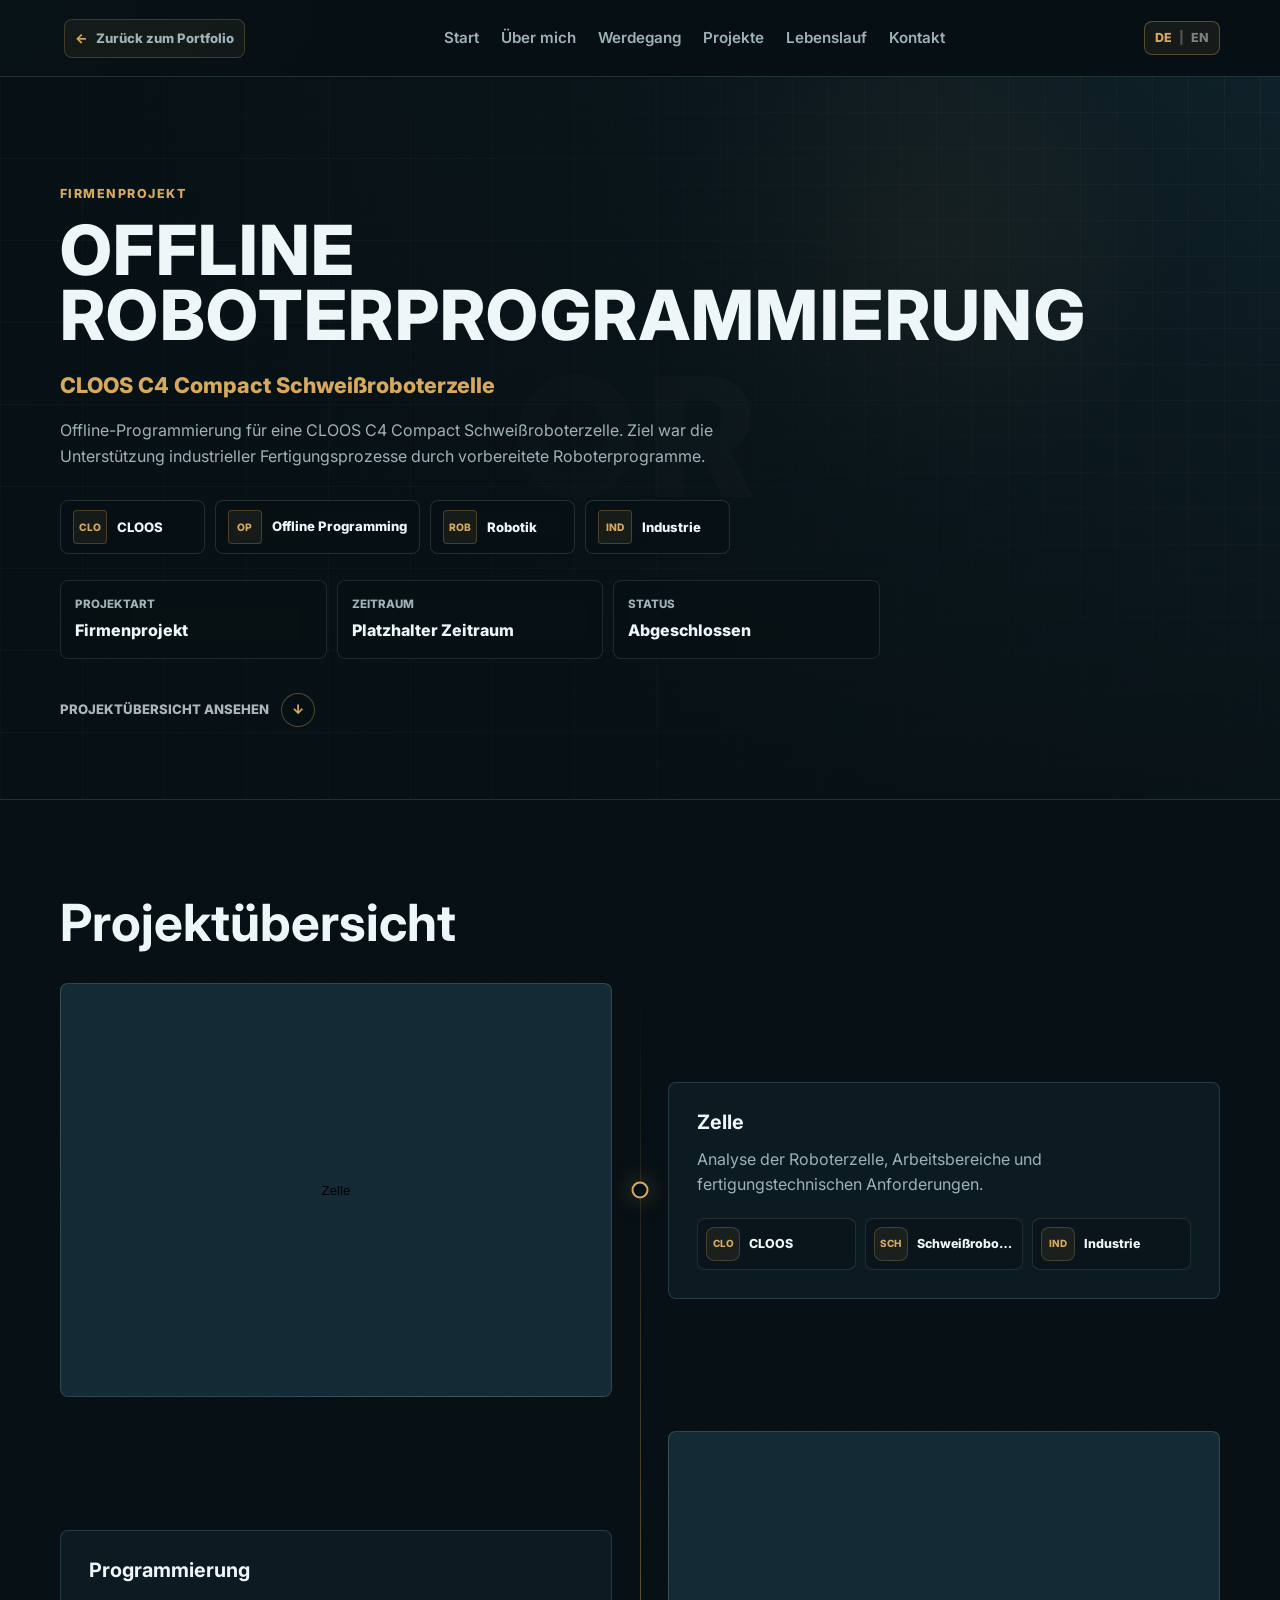
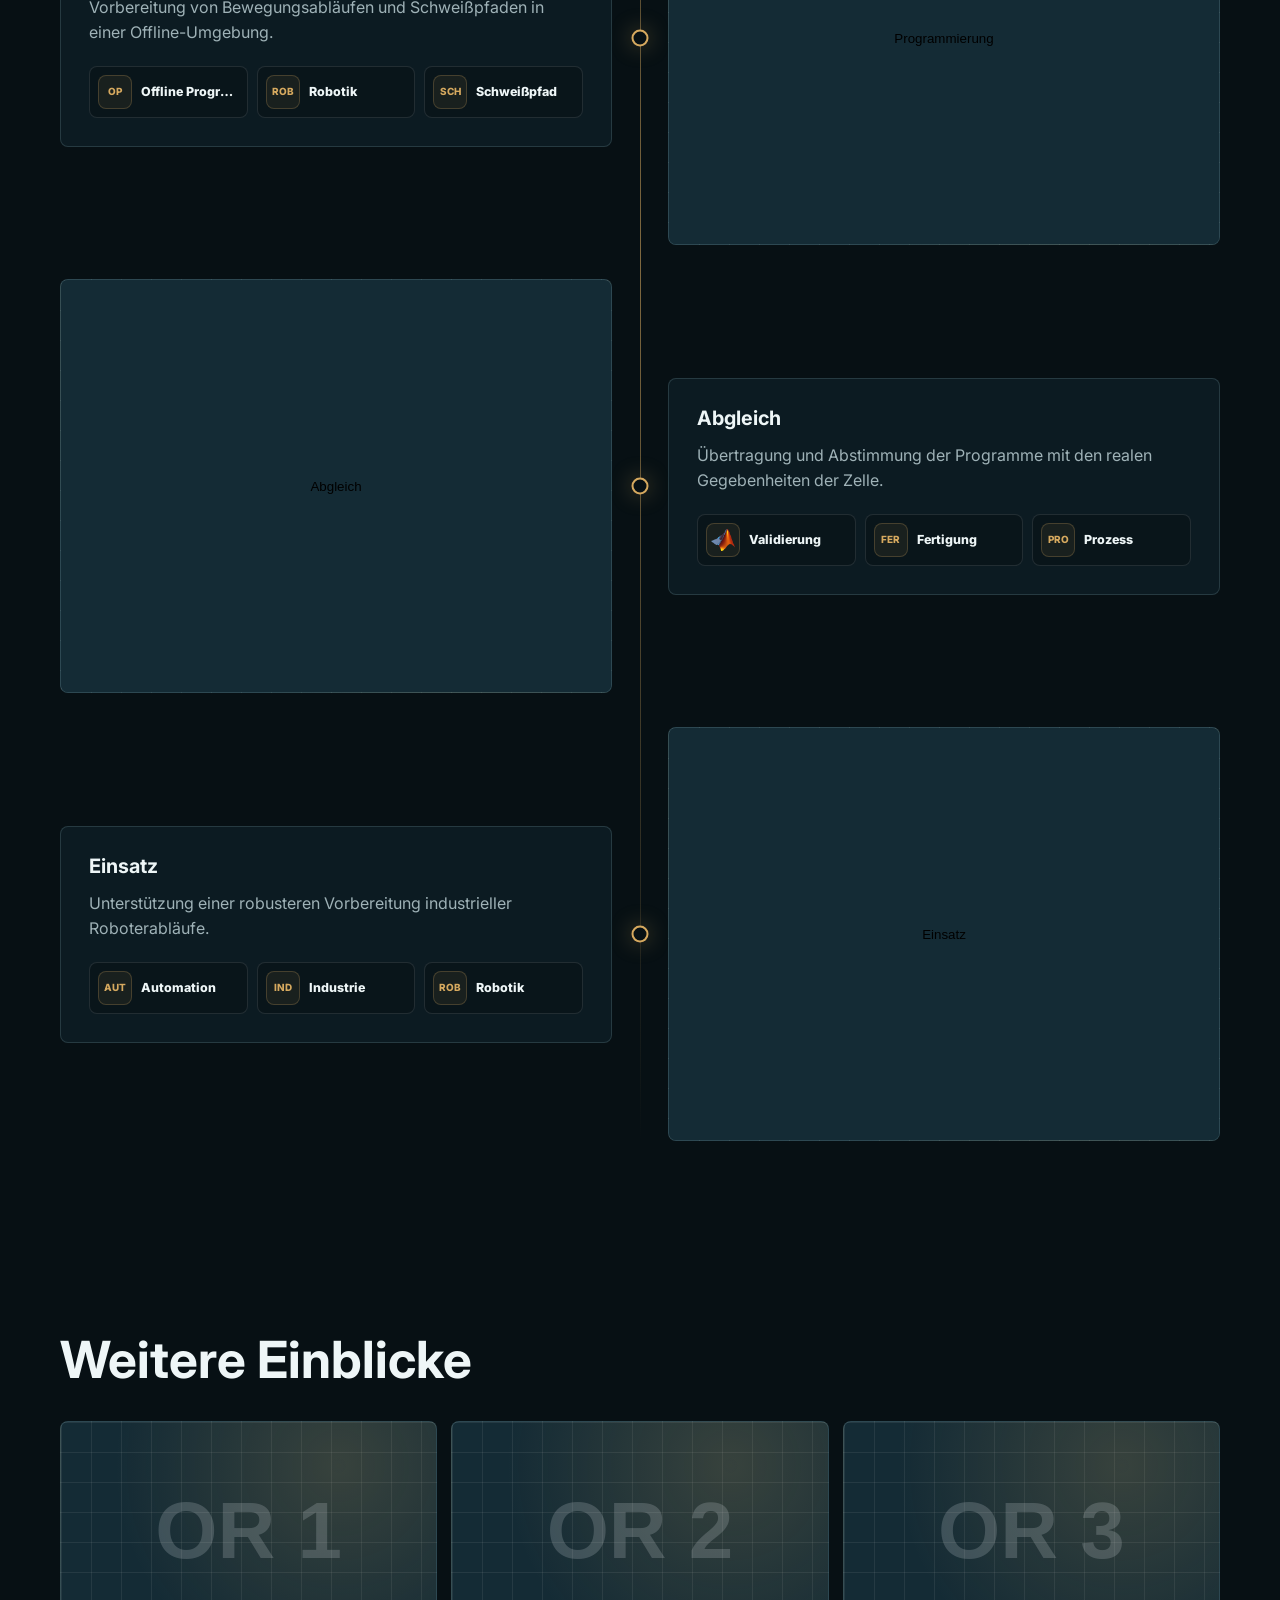
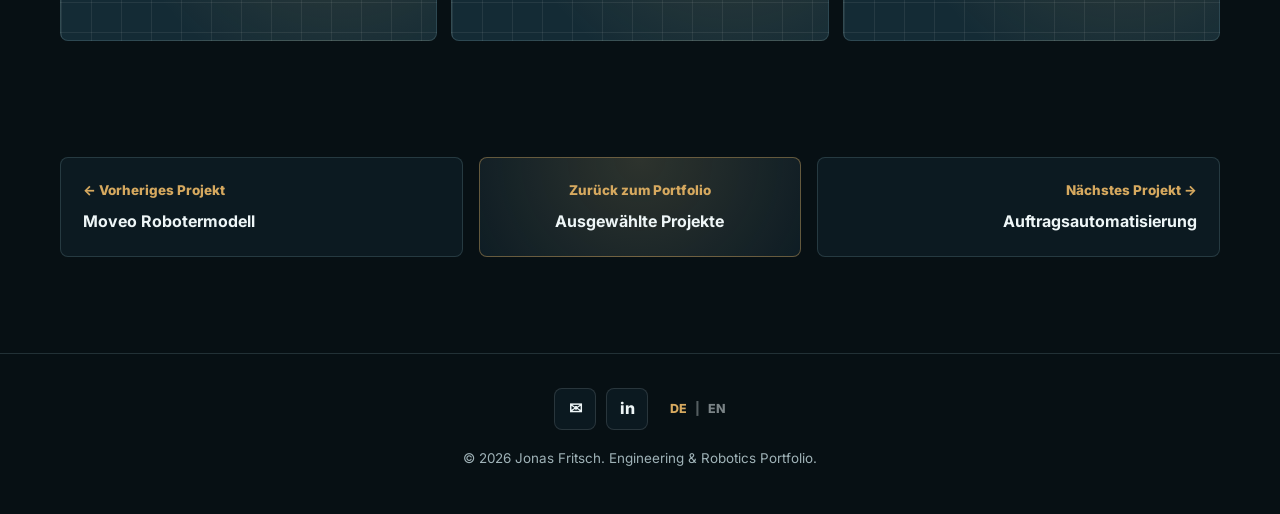
==== projects/ccloos-c4-compact.html @ c53df6cb "Kuka external Controll Finished" ====
<!DOCTYPE html>
<html lang="de">
<head><meta charset="UTF-8"><meta name="viewport" content="width=device-width, initial-scale=1.0"><meta name="description" content=""><title></title><link rel="preconnect" href="https://fonts.googleapis.com"><link rel="preconnect" href="https://fonts.gstatic.com" crossorigin><link href="https://fonts.googleapis.com/css2?family=Inter:wght@400;500;600;700;800&display=swap" rel="stylesheet"><link rel="stylesheet" href="../style.css?v=18"></head>
<body data-project-page data-project-slug="ccloos-c4-compact">
  <header class="site-header"><nav class="navbar" aria-label="" data-i18n-attr="aria-label:nav.label"><a class="header-back-link" href="../index.html#projects" data-back-to-portfolio></a><ul class="nav-links" data-nav-list></ul><div class="nav-controls"><button class="language-toggle" type="button" data-language-toggle aria-label="" data-i18n-attr="aria-label:language.label"><span class="language-option" data-lang-option="de">DE</span><span class="language-divider" aria-hidden="true">|</span><span class="language-option" data-lang-option="en">EN</span></button><button class="nav-toggle" type="button" aria-label="" aria-expanded="false" data-i18n-attr="aria-label:nav.menuLabel"><span></span><span></span><span></span></button></div></nav></header>
  <main class="project-page"><section class="project-case-hero"><div class="project-case-visual" data-project-hero-media></div><div class="project-case-overlay" aria-hidden="true"></div><div class="project-case-lines" aria-hidden="true"></div><div class="project-case-inner"><div class="project-case-copy reveal"><p class="eyebrow" data-project-kicker></p><h1 data-project-title></h1><p class="project-subtitle" data-project-subtitle></p><p class="project-summary" data-project-summary></p><div class="project-focus" data-project-focus></div><dl class="project-meta"><div><dt data-project-type-label></dt><dd data-project-type></dd></div><div><dt data-project-period-label></dt><dd data-project-period></dd></div><div><dt data-project-status-label></dt><dd data-project-status></dd></div></dl></div><a class="project-scroll-cue" href="#project-story"><span data-i18n="projectPage.scrollCue"></span><span aria-hidden="true"></span></a></div></section><section class="section project-story" id="project-story"><div class="section-heading reveal"><h2 data-timeline-heading></h2></div><div class="project-timeline" data-project-timeline></div></section><section class="section project-gallery-section"><div class="section-heading reveal"><h2 data-gallery-heading></h2></div><div class="project-gallery" data-project-gallery></div></section><section class="section project-end"><div class="project-navigation" data-project-navigation></div></section></main>
  <footer class="footer"><div class="footer-inner"><div class="footer-actions" data-footer-actions></div><p class="footer-copyright" data-footer-copyright></p></div></footer><script src="../content.js?v=6"></script><script src="content/ccloos-c4-compact.js?v=2"></script><script src="../script.js?v=19"></script>
</body>
</html>
---- style.css ----
:root {
  --bg: #071014;
  --bg-soft: #0d1a20;
  --panel: #102029;
  --panel-strong: #142b35;
  --text: #eef6f7;
  --muted: #9fb2b7;
  --line: rgba(174, 225, 231, 0.16);
  --accent: #d6a95f;
  --accent-2: #58a6ff;
  --warning: #39d5b6;
  --shadow: 0 24px 70px rgba(0, 0, 0, 0.36);
  --radius: 8px;
  --max-width: 1160px;
}

* {
  box-sizing: border-box;
}

html {
  scroll-behavior: smooth;
}

body {
  margin: 0;
  font-family: "Inter", Arial, sans-serif;
  color: var(--text);
  background:
    radial-gradient(circle at top left, rgba(57, 213, 182, 0.14), transparent 32rem),
    linear-gradient(135deg, rgba(88, 166, 255, 0.08), transparent 28rem),
    var(--bg);
  line-height: 1.6;
}

body.nav-open {
  overflow: hidden;
}

a {
  color: inherit;
  text-decoration: none;
}

.site-header {
  position: fixed;
  top: 0;
  left: 0;
  z-index: 100;
  width: 100%;
  border-bottom: 1px solid var(--line);
  background: rgba(7, 16, 20, 0.92);
  backdrop-filter: blur(14px);
  transition: background 0.2s ease, border-color 0.2s ease;
}

.site-header.scrolled {
  background: rgba(7, 16, 20, 0.96);
  border-color: var(--line);
}

.navbar {
  display: flex;
  align-items: center;
  justify-content: space-between;
  width: min(100% - 40px, var(--max-width));
  min-height: 76px;
  margin: 0 auto;
}

.brand {
  display: inline-flex;
  align-items: center;
  gap: 12px;
  font-weight: 700;
}

.brand-mark {
  display: grid;
  place-items: center;
  width: 42px;
  height: 42px;
  border: 1px solid rgba(57, 213, 182, 0.4);
  border-radius: var(--radius);
  color: var(--accent);
  background: rgba(57, 213, 182, 0.08);
}

.brand-text {
  letter-spacing: 0;
}

.header-back-link {
  display: inline-flex;
  align-items: center;
  gap: 8px;
  margin-left: 4px;
  padding: 8px 10px;
  border: 1px solid rgba(214, 169, 95, 0.24);
  border-radius: var(--radius);
  color: var(--muted);
  background: rgba(214, 169, 95, 0.06);
  font-size: 0.82rem;
  font-weight: 800;
  transition: color 0.2s ease, border-color 0.2s ease, background 0.2s ease;
}

.header-back-link::before {
  content: "←";
  color: var(--accent);
}

.header-back-link:hover {
  border-color: rgba(214, 169, 95, 0.46);
  color: var(--accent);
  background: rgba(214, 169, 95, 0.1);
}

.nav-controls {
  display: flex;
  align-items: center;
  gap: 10px;
}

.language-toggle {
  display: inline-flex;
  align-items: center;
  gap: 7px;
  min-width: 76px;
  height: 34px;
  padding: 0 10px;
  border: 1px solid rgba(214, 169, 95, 0.34);
  border-radius: var(--radius);
  color: rgba(238, 246, 247, 0.48);
  background: rgba(214, 169, 95, 0.08);
  font: inherit;
  font-size: 0.78rem;
  font-weight: 800;
  cursor: pointer;
}

.language-option {
  transition: color 0.2s ease, opacity 0.2s ease;
}

.language-option.is-active {
  color: var(--accent);
}

.language-divider {
  color: rgba(238, 246, 247, 0.28);
}

.nav-links {
  display: flex;
  align-items: center;
  gap: 22px;
  padding: 0;
  margin: 0;
  list-style: none;
  color: var(--muted);
  font-size: 0.95rem;
  font-weight: 600;
}

.nav-links a {
  transition: color 0.2s ease;
}

.nav-links a:hover,
.nav-links a.active {
  color: var(--accent);
}

.nav-toggle {
  display: none;
  width: 44px;
  height: 44px;
  border: 1px solid var(--line);
  border-radius: var(--radius);
  background: rgba(255, 255, 255, 0.04);
  cursor: pointer;
}

.nav-toggle span {
  display: block;
  width: 18px;
  height: 2px;
  margin: 4px auto;
  background: var(--text);
  transition: transform 0.2s ease, opacity 0.2s ease;
}

.nav-toggle.is-active span:nth-child(1) {
  transform: translateY(6px) rotate(45deg);
}

.nav-toggle.is-active span:nth-child(2) {
  opacity: 0;
}

.nav-toggle.is-active span:nth-child(3) {
  transform: translateY(-6px) rotate(-45deg);
}

.section {
  width: min(100% - 40px, var(--max-width));
  margin: 0 auto;
  padding: 96px 0;
}

.hero {
  position: relative;
  display: flex;
  align-items: center;
  width: 100%;
  min-height: 100vh;
  overflow: hidden;
  padding: 120px 0 72px;
  border-bottom: 1px solid var(--line);
}

.hero-bg,
.hero-overlay,
.hero-lines {
  position: absolute;
  inset: 0;
}

.hero-bg {
  background:
    linear-gradient(90deg, rgba(7, 16, 20, 0.9) 0%, rgba(7, 16, 20, 0.74) 38%, rgba(7, 16, 20, 0.16) 72%),
    url("assets/hero-robot.jpg");
  background-position: center right;
  background-size: cover;
  filter: saturate(0.92) contrast(1.04);
  transform: scale(1.02);
}

.hero-bg::after {
  position: absolute;
  inset: 0;
  content: "";
  background:
    radial-gradient(circle at 72% 34%, rgba(214, 169, 95, 0.16), transparent 22rem),
    radial-gradient(circle at 18% 84%, rgba(88, 166, 255, 0.1), transparent 24rem);
}

.hero-overlay {
  background:
    linear-gradient(180deg, rgba(7, 16, 20, 0.24), rgba(7, 16, 20, 0.84)),
    rgba(7, 16, 20, 0.16);
}

.hero-lines {
  opacity: 0.32;
  background:
    linear-gradient(rgba(238, 246, 247, 0.08) 1px, transparent 1px),
    linear-gradient(90deg, rgba(238, 246, 247, 0.06) 1px, transparent 1px);
  background-size: 80px 80px;
  mask-image: linear-gradient(90deg, #000 0%, rgba(0, 0, 0, 0.72) 42%, transparent 86%);
}

.hero-inner {
  position: relative;
  z-index: 1;
  width: min(100% - 40px, 1320px);
  margin: 0 auto;
}

.hero-content {
  max-width: 760px;
  padding: 72px 0;
}

.hero-kicker {
  margin-bottom: 10px;
  color: var(--accent);
  font-size: clamp(1.2rem, 2vw, 1.6rem);
  font-weight: 700;
}

.eyebrow {
  margin: 0 0 14px;
  color: var(--accent);
  font-size: 0.78rem;
  font-weight: 800;
  letter-spacing: 0.12em;
  text-transform: uppercase;
}

h1,
h2,
h3,
p {
  margin-top: 0;
}

h1 {
  max-width: 760px;
  margin-bottom: 24px;
  font-size: clamp(3.25rem, 7vw, 6.4rem);
  font-weight: 800;
  line-height: 0.88;
  letter-spacing: 0.02em;
  text-transform: uppercase;
}

h2 {
  max-width: 850px;
  margin-bottom: 18px;
  font-size: clamp(2rem, 4vw, 3.4rem);
  line-height: 1.05;
  letter-spacing: 0;
}

h3 {
  margin-bottom: 12px;
  font-size: 1.24rem;
  line-height: 1.2;
}

.hero-degree {
  max-width: 720px;
  margin-bottom: 18px;
  color: var(--text);
  font-size: clamp(1.15rem, 2vw, 1.55rem);
  font-weight: 600;
}

.hero-focus {
  color: var(--accent);
  font-size: clamp(0.95rem, 1.5vw, 1.1rem);
  font-weight: 800;
  letter-spacing: 0.06em;
  text-transform: uppercase;
}

.hero-actions {
  display: flex;
  flex-wrap: wrap;
  gap: 14px;
  margin-top: 42px;
}

.btn {
  display: inline-flex;
  align-items: center;
  justify-content: center;
  min-height: 48px;
  padding: 0 20px;
  border: 1px solid transparent;
  border-radius: var(--radius);
  font-weight: 800;
  transition: transform 0.2s ease, border-color 0.2s ease, background 0.2s ease;
}

.btn:hover {
  transform: translateY(-2px);
}

.btn-primary {
  color: #120d05;
  background: var(--accent);
  box-shadow: 0 14px 36px rgba(214, 169, 95, 0.24);
}

.btn-secondary {
  border-color: rgba(214, 169, 95, 0.45);
  color: var(--text);
  background: rgba(255, 255, 255, 0.06);
  backdrop-filter: blur(10px);
}

.btn-ghost {
  border-color: rgba(238, 246, 247, 0.22);
  color: var(--text);
  background: transparent;
}

.section-heading {
  margin-bottom: 34px;
}

.section-heading p:not(.eyebrow) {
  color: var(--muted);
}

.section-split {
  padding-top: 118px;
}

.about-grid {
  display: grid;
  grid-template-columns: minmax(0, 1.1fr) minmax(300px, 0.9fr);
  gap: 18px;
  align-items: stretch;
}

.about-card,
.toolbox-card,
.journey-card,
.contact-item {
  border: 1px solid var(--line);
  border-radius: var(--radius);
  background: rgba(16, 32, 41, 0.72);
}

.about-card {
  padding: 28px;
}

.about-card p {
  margin-bottom: 16px;
  color: var(--muted);
}

.about-card p:last-child {
  margin-bottom: 0;
}

.about-card-main {
  display: flex;
  flex-direction: column;
  justify-content: center;
  min-height: 320px;
  padding: 36px;
}

.toolbox-card {
  position: relative;
  overflow: hidden;
  min-height: 320px;
  padding: 26px;
  background:
    linear-gradient(rgba(214, 169, 95, 0.08) 1px, transparent 1px),
    linear-gradient(90deg, rgba(88, 166, 255, 0.06) 1px, transparent 1px),
    radial-gradient(circle at 80% 0%, rgba(214, 169, 95, 0.16), transparent 18rem),
    linear-gradient(145deg, rgba(16, 32, 41, 0.88), rgba(8, 17, 22, 0.92));
  background-size: 42px 42px, 42px 42px, auto, auto;
  box-shadow: 0 22px 70px rgba(0, 0, 0, 0.26);
}

.toolbox-header {
  margin-bottom: 18px;
}

.toolbox-header p {
  margin-bottom: 6px;
  color: var(--accent);
  font-size: 0.78rem;
  font-weight: 800;
  text-transform: uppercase;
}

.toolbox-header h3 {
  margin-bottom: 0;
}

.toolbox-grid {
  display: grid;
  grid-template-columns: repeat(2, minmax(0, 1fr));
  gap: 10px;
}

.tool-tile {
  display: grid;
  grid-template-columns: 42px minmax(0, 1fr);
  gap: 12px;
  align-items: center;
  min-height: 74px;
  padding: 12px;
  border: 1px solid rgba(238, 246, 247, 0.12);
  border-radius: var(--radius);
  background: rgba(7, 16, 20, 0.58);
  transition: transform 0.2s ease, border-color 0.2s ease, background 0.2s ease;
}

.tool-tile:hover {
  transform: translateY(-3px);
  border-color: rgba(214, 169, 95, 0.42);
  background: rgba(12, 25, 31, 0.78);
}

.tool-tile-secondary {
  opacity: 0.72;
}

.tool-logo-wrap {
  display: grid;
  place-items: center;
  width: 42px;
  height: 42px;
  border: 1px solid rgba(214, 169, 95, 0.25);
  border-radius: var(--radius);
  background: rgba(214, 169, 95, 0.08);
}

.tool-logo {
  max-width: 30px;
  max-height: 30px;
}

.tool-fallback {
  color: var(--accent);
  font-size: 0.72rem;
  font-weight: 800;
}

.tool-name {
  margin-bottom: 3px;
  overflow-wrap: anywhere;
  font-size: 0.92rem;
}

.tool-category {
  margin-bottom: 0;
  color: var(--muted);
  font-size: 0.76rem;
  font-weight: 700;
}

.skills-band {
  width: 100%;
  max-width: none;
  padding: 26px 0;
  border-top: 1px solid var(--line);
  border-bottom: 1px solid var(--line);
  background: rgba(16, 32, 41, 0.42);
}

.skills-band.is-hidden {
  display: none;
}

.skills-track {
  display: flex;
  flex-wrap: wrap;
  justify-content: center;
  gap: 12px;
  width: min(100% - 40px, var(--max-width));
  margin: 0 auto;
}

.skills-track span,
.tag-list span {
  border: 1px solid rgba(57, 213, 182, 0.24);
  border-radius: 999px;
  color: #c9ffef;
  background: rgba(57, 213, 182, 0.08);
  font-size: 0.86rem;
  font-weight: 700;
}

.skills-track span {
  padding: 9px 14px;
}

.journey {
  position: relative;
}

.journey-track {
  position: relative;
  display: grid;
  grid-template-columns: repeat(3, minmax(0, 1fr));
  gap: 18px;
}

.journey-track::before {
  position: absolute;
  top: 44px;
  right: 12%;
  left: 12%;
  height: 1px;
  content: "";
  background: linear-gradient(90deg, transparent, rgba(214, 169, 95, 0.6), transparent);
}

.journey-card {
  position: relative;
  display: grid;
  grid-template-columns: auto 1fr;
  gap: 18px;
  min-height: 250px;
  padding: 28px;
  background:
    linear-gradient(145deg, rgba(16, 32, 41, 0.86), rgba(10, 21, 27, 0.84));
}

.journey-logo {
  display: grid;
  place-items: center;
  width: 64px;
  height: 64px;
  border: 1px solid rgba(214, 169, 95, 0.44);
  border-radius: var(--radius);
  color: var(--accent);
  background: rgba(214, 169, 95, 0.08);
  font-weight: 800;
}

.journey-label {
  margin-bottom: 8px;
  color: var(--muted);
  font-size: 0.78rem;
  font-weight: 800;
  text-transform: uppercase;
}

.journey-card p:last-child {
  margin-bottom: 0;
  color: var(--muted);
}

.project-grid {
  display: grid;
  grid-template-columns: repeat(auto-fit, minmax(300px, 1fr));
  gap: 20px;
}

.project-card {
  overflow: hidden;
  border: 1px solid var(--line);
  border-radius: var(--radius);
  background: rgba(16, 32, 41, 0.78);
  transition: transform 0.24s ease, border-color 0.24s ease, box-shadow 0.24s ease;
}

.project-card:hover {
  transform: translateY(-5px);
  border-color: rgba(214, 169, 95, 0.48);
  box-shadow: 0 20px 58px rgba(0, 0, 0, 0.24);
}

.project-cover-link {
  display: block;
}

.project-media {
  position: relative;
  min-height: 235px;
  overflow: hidden;
  border-bottom: 1px solid var(--line);
  background-color: var(--panel-strong);
  background-image:
    radial-gradient(circle at 76% 22%, rgba(214, 169, 95, 0.18), transparent 14rem),
    linear-gradient(rgba(255, 255, 255, 0.07) 1px, transparent 1px),
    linear-gradient(90deg, rgba(255, 255, 255, 0.07) 1px, transparent 1px);
  background-size: auto, 28px 28px, 28px 28px;
}

.project-media img {
  width: 100%;
  height: 100%;
  min-height: 235px;
  object-fit: cover;
  filter: saturate(0.9) contrast(1.03);
  transition: transform 0.35s ease, opacity 0.25s ease;
}

.project-card:hover .project-media img {
  transform: scale(1.045);
}

.project-media::before {
  position: absolute;
  inset: 0;
  z-index: 1;
  content: "";
  background: linear-gradient(180deg, rgba(7, 16, 20, 0.08), rgba(7, 16, 20, 0.62));
  pointer-events: none;
}

.project-media::after {
  position: absolute;
  inset: 0;
  z-index: 0;
  display: grid;
  place-items: center;
  color: rgba(238, 246, 247, 0.18);
  content: attr(data-media-label);
  font-size: clamp(3rem, 8vw, 5rem);
  font-weight: 800;
}

.project-cover-cta {
  position: absolute;
  right: 18px;
  bottom: 18px;
  z-index: 2;
  padding: 8px 10px;
  border: 1px solid rgba(214, 169, 95, 0.34);
  border-radius: var(--radius);
  color: var(--text);
  background: rgba(7, 16, 20, 0.62);
  font-size: 0.78rem;
  font-weight: 800;
  opacity: 0;
  transform: translateY(6px);
  transition: opacity 0.2s ease, transform 0.2s ease;
}

.project-card:hover .project-cover-cta {
  opacity: 1;
  transform: translateY(0);
}

.project-page {
  padding-top: 76px;
}

.project-case-hero {
  position: relative;
  display: flex;
  align-items: end;
  min-height: 720px;
  overflow: hidden;
  padding: 108px 0 72px;
  border-bottom: 1px solid var(--line);
  background: var(--bg);
}

.project-case-visual,
.project-case-overlay,
.project-case-lines {
  position: absolute;
  inset: 0;
}

.project-case-visual {
  background-color: var(--panel-strong);
  background-image:
    radial-gradient(circle at 72% 24%, rgba(214, 169, 95, 0.18), transparent 16rem),
    linear-gradient(rgba(255, 255, 255, 0.06) 1px, transparent 1px),
    linear-gradient(90deg, rgba(255, 255, 255, 0.06) 1px, transparent 1px);
  background-size: auto, 36px 36px, 36px 36px;
}

.project-case-visual img {
  position: absolute;
  inset: 0;
  width: 100%;
  height: 100%;
  object-fit: cover;
  filter: saturate(0.82) contrast(1.04);
  transform: scale(1.02);
}

.project-case-visual::after {
  position: absolute;
  inset: 0;
  display: grid;
  place-items: center;
  color: rgba(238, 246, 247, 0.12);
  content: attr(data-media-label);
  font-size: clamp(4rem, 13vw, 11rem);
  font-weight: 800;
  letter-spacing: 0.06em;
}

.project-case-overlay {
  background:
    linear-gradient(90deg, rgba(7, 16, 20, 0.97) 0%, rgba(7, 16, 20, 0.82) 45%, rgba(7, 16, 20, 0.26) 100%),
    linear-gradient(180deg, rgba(7, 16, 20, 0.16) 0%, rgba(7, 16, 20, 0.88) 100%);
}

.project-case-lines {
  opacity: 0.34;
  background:
    linear-gradient(rgba(238, 246, 247, 0.08) 1px, transparent 1px),
    linear-gradient(90deg, rgba(238, 246, 247, 0.06) 1px, transparent 1px);
  background-size: 82px 82px;
  mask-image: linear-gradient(90deg, #000 0%, rgba(0, 0, 0, 0.76) 48%, transparent 92%);
}

.project-case-inner {
  position: relative;
  z-index: 1;
  width: min(100% - 40px, var(--max-width));
  margin: 0 auto;
}

.project-case-copy {
  max-width: 860px;
}

.project-case-copy h1 {
  max-width: 900px;
  margin-bottom: 20px;
  font-size: clamp(2.6rem, 5.4vw, 5.15rem);
  line-height: 0.94;
}

.project-focus {
  display: grid;
  grid-template-columns: repeat(auto-fit, minmax(145px, max-content));
  gap: 10px;
  margin: 30px 0 26px;
}

.project-focus-tool {
  display: grid;
  grid-template-columns: 34px minmax(0, 1fr);
  gap: 10px;
  align-items: center;
  min-height: 54px;
  padding: 9px 12px;
  border: 1px solid rgba(238, 246, 247, 0.13);
  border-radius: var(--radius);
  color: var(--text);
  background: rgba(7, 16, 20, 0.58);
  backdrop-filter: blur(10px);
  transition: transform 0.2s ease, border-color 0.2s ease, background 0.2s ease;
}

.project-focus-tool:hover {
  transform: translateY(-2px);
  border-color: rgba(214, 169, 95, 0.42);
  background: rgba(16, 32, 41, 0.72);
}

.project-focus-tool-logo {
  display: grid;
  place-items: center;
  width: 34px;
  height: 34px;
  border: 1px solid rgba(214, 169, 95, 0.26);
  border-radius: calc(var(--radius) - 4px);
  color: var(--accent);
  background: rgba(214, 169, 95, 0.08);
  font-size: 0.64rem;
  font-weight: 800;
}

.project-focus-tool-logo img {
  max-width: 24px;
  max-height: 24px;
}

.project-focus-tool-name {
  overflow: hidden;
  font-size: 0.82rem;
  font-weight: 800;
  text-overflow: ellipsis;
  white-space: nowrap;
}

.project-scroll-cue {
  display: inline-flex;
  align-items: center;
  gap: 12px;
  margin-top: 34px;
  color: rgba(238, 246, 247, 0.72);
  font-size: 0.82rem;
  font-weight: 800;
  text-transform: uppercase;
  transition: color 0.2s ease, transform 0.2s ease;
}

.project-scroll-cue:hover {
  color: var(--accent);
  transform: translateY(2px);
}

.project-scroll-cue span:last-child {
  position: relative;
  display: grid;
  place-items: center;
  width: 34px;
  height: 34px;
  border: 1px solid rgba(214, 169, 95, 0.36);
  border-radius: 999px;
  background: rgba(7, 16, 20, 0.46);
}

.project-scroll-cue span:last-child::before {
  content: "↓";
  color: var(--accent);
}

.project-hero {
  padding-top: 64px;
}

.back-link {
  display: inline-flex;
  align-items: center;
  gap: 8px;
  margin-bottom: 28px;
  color: var(--accent);
  font-weight: 800;
}

.back-link::before {
  content: "←";
}

.project-hero-grid {
  display: grid;
  grid-template-columns: minmax(0, 0.95fr) minmax(360px, 1.05fr);
  gap: 34px;
  align-items: stretch;
}

.project-hero-copy {
  display: flex;
  flex-direction: column;
  justify-content: center;
  padding: 34px;
  border: 1px solid var(--line);
  border-radius: var(--radius);
  background:
    radial-gradient(circle at 12% 12%, rgba(214, 169, 95, 0.11), transparent 16rem),
    linear-gradient(145deg, rgba(16, 32, 41, 0.82), rgba(8, 17, 22, 0.9));
}

.project-hero-copy h1 {
  max-width: 820px;
  margin-bottom: 18px;
  font-size: clamp(2.6rem, 5vw, 5rem);
  line-height: 0.94;
}

.project-subtitle {
  margin-bottom: 16px;
  color: var(--accent);
  font-size: clamp(1.05rem, 2vw, 1.35rem);
  font-weight: 800;
}

.project-summary {
  max-width: 720px;
  color: var(--muted);
}

.project-meta {
  display: grid;
  grid-template-columns: repeat(3, minmax(0, 1fr));
  gap: 10px;
  margin: 26px 0 0;
  max-width: 820px;
}

.project-meta div {
  padding: 14px;
  border: 1px solid rgba(238, 246, 247, 0.11);
  border-radius: var(--radius);
  background: rgba(7, 16, 20, 0.58);
  backdrop-filter: blur(10px);
}

.project-meta dt {
  margin-bottom: 5px;
  color: var(--muted);
  font-size: 0.72rem;
  font-weight: 800;
  text-transform: uppercase;
}

.project-meta dd {
  margin: 0;
  color: var(--text);
  font-weight: 800;
}

.project-hero-media,
.project-timeline-media,
.gallery-item {
  position: relative;
  overflow: hidden;
  border: 1px solid var(--line);
  border-radius: var(--radius);
  background-color: var(--panel-strong);
  background-image:
    radial-gradient(circle at 74% 20%, rgba(214, 169, 95, 0.18), transparent 14rem),
    linear-gradient(rgba(255, 255, 255, 0.07) 1px, transparent 1px),
    linear-gradient(90deg, rgba(255, 255, 255, 0.07) 1px, transparent 1px);
  background-size: auto, 30px 30px, 30px 30px;
}

.project-hero-media {
  min-height: 520px;
}

.project-hero-media img,
.project-timeline-media img,
.gallery-item img {
  position: relative;
  z-index: 1;
  width: 100%;
  height: 100%;
  object-fit: cover;
}

.project-hero-media::after,
.project-timeline-media::after,
.gallery-item::after {
  position: absolute;
  inset: 0;
  display: grid;
  place-items: center;
  color: rgba(238, 246, 247, 0.18);
  content: attr(data-media-label);
  font-size: clamp(2.6rem, 7vw, 5rem);
  font-weight: 800;
}

.project-tools {
  display: grid;
  grid-template-columns: repeat(auto-fit, minmax(160px, 1fr));
  gap: 12px;
}

.project-tool {
  display: grid;
  grid-template-columns: 42px minmax(0, 1fr);
  gap: 12px;
  align-items: center;
  min-height: 72px;
  padding: 12px;
  border: 1px solid rgba(238, 246, 247, 0.12);
  border-radius: var(--radius);
  background: rgba(16, 32, 41, 0.62);
  transition: transform 0.2s ease, border-color 0.2s ease;
}

.project-tool:hover {
  transform: translateY(-3px);
  border-color: rgba(214, 169, 95, 0.42);
}

.project-tool-logo {
  display: grid;
  place-items: center;
  width: 42px;
  height: 42px;
  border: 1px solid rgba(214, 169, 95, 0.25);
  border-radius: var(--radius);
  color: var(--accent);
  background: rgba(214, 169, 95, 0.08);
  font-size: 0.72rem;
  font-weight: 800;
}

.project-tool-logo img {
  max-width: 30px;
  max-height: 30px;
}

.project-story {
  position: relative;
}

.project-timeline {
  position: relative;
  display: grid;
  gap: 34px;
}

.project-timeline::before {
  position: absolute;
  top: 0;
  bottom: 0;
  left: 50%;
  width: 1px;
  content: "";
  background: linear-gradient(180deg, transparent, rgba(214, 169, 95, 0.58), transparent);
}

.project-timeline-item {
  position: relative;
  display: grid;
  grid-template-columns: minmax(0, 1fr) minmax(0, 1fr);
  gap: 56px;
  align-items: center;
}

.project-timeline-item::before {
  position: absolute;
  top: 50%;
  left: 50%;
  z-index: 2;
  width: 13px;
  height: 13px;
  border: 2px solid var(--accent);
  border-radius: 50%;
  content: "";
  background: var(--bg);
  box-shadow: 0 0 22px rgba(214, 169, 95, 0.38);
  transform: translate(-50%, -50%);
}

.project-timeline-item.is-reversed .project-timeline-media {
  order: 2;
}

.project-timeline-media {
  min-height: 300px;
  aspect-ratio: 4 / 3;
}

.timeline-image-grid {
  position: absolute;
  inset: 0;
  z-index: 1;
  display: grid;
  gap: 8px;
  padding: 8px;
}

.timeline-image-grid.is-count-1 {
  gap: 0;
  padding: 0;
}

.timeline-image-grid.is-count-2,
.timeline-image-grid.is-count-4 {
  grid-template-columns: repeat(2, minmax(0, 1fr));
}

.timeline-image-grid.is-count-3 {
  grid-template-columns: 1.2fr 0.8fr;
  grid-template-rows: repeat(2, minmax(0, 1fr));
}

.timeline-image-grid.is-count-3 .timeline-image-cell:first-child {
  grid-row: 1 / -1;
}

.timeline-image-cell {
  position: relative;
  display: block;
  min-width: 0;
  min-height: 0;
  overflow: hidden;
  padding: 0;
  border: 1px solid var(--line);
  border-radius: calc(var(--radius) - 6px);
  background: var(--panel-strong);
  cursor: zoom-in;
}

.timeline-image-grid.is-count-1 .timeline-image-cell {
  border: 0;
  border-radius: 0;
}

.timeline-image-cell img {
  transition: filter 0.22s ease, transform 0.28s ease;
}

.timeline-image-cell:hover img {
  filter: brightness(1.1) contrast(1.06);
  transform: scale(1.03);
}

.project-lightbox {
  position: fixed;
  inset: 0;
  z-index: 200;
  display: none;
  place-items: center;
  padding: 28px;
}

.project-lightbox.is-open {
  display: grid;
}

body.lightbox-open {
  overflow: hidden;
}

.project-lightbox-backdrop {
  position: absolute;
  inset: 0;
  border: 0;
  background: rgba(2, 7, 10, 0.88);
  backdrop-filter: blur(12px);
  cursor: zoom-out;
}

.project-lightbox-dialog {
  position: relative;
  z-index: 1;
  display: grid;
  place-items: center;
  width: min(92vw, 1180px);
  height: min(84vh, 820px);
}

.project-lightbox-dialog img {
  max-width: 100%;
  max-height: 100%;
  border: 1px solid rgba(238, 246, 247, 0.14);
  border-radius: var(--radius);
  object-fit: contain;
  box-shadow: 0 28px 90px rgba(0, 0, 0, 0.54);
}

.project-lightbox-close,
.project-lightbox-nav {
  position: absolute;
  z-index: 2;
  display: grid;
  place-items: center;
  border: 1px solid rgba(238, 246, 247, 0.2);
  border-radius: 999px;
  color: var(--text);
  background: rgba(7, 16, 20, 0.66);
  backdrop-filter: blur(10px);
  cursor: pointer;
  transition: border-color 0.2s ease, background 0.2s ease;
}

.project-lightbox-close {
  top: 0;
  right: 0;
  width: 42px;
  height: 42px;
  font-size: 1.35rem;
}

.project-lightbox-nav {
  top: 50%;
  width: 46px;
  height: 46px;
  font-size: 1.5rem;
  font-weight: 800;
  transform: translateY(-50%);
}

.project-lightbox-close:hover,
.project-lightbox-nav:hover {
  border-color: rgba(214, 169, 95, 0.48);
  background: rgba(7, 16, 20, 0.84);
}

.project-lightbox-nav.is-prev {
  left: -62px;
}

.project-lightbox-nav.is-next {
  right: -62px;
}

.project-lightbox-caption {
  position: absolute;
  bottom: -34px;
  left: 50%;
  display: flex;
  align-items: center;
  justify-content: center;
  gap: 14px;
  width: min(100%, 820px);
  color: rgba(238, 246, 247, 0.68);
  transform: translateX(-50%);
}

.project-lightbox-description {
  min-width: 0;
  overflow: hidden;
  font-size: 0.86rem;
  font-weight: 700;
  text-align: center;
  text-overflow: ellipsis;
  white-space: nowrap;
}

.project-lightbox-count {
  flex: 0 0 auto;
  color: var(--accent);
  font-size: 0.82rem;
  font-weight: 800;
}

.project-timeline-content {
  padding: 28px;
  border: 1px solid var(--line);
  border-radius: var(--radius);
  background: rgba(16, 32, 41, 0.72);
}

.project-timeline-icon {
  display: inline-grid;
  place-items: center;
  min-width: 42px;
  height: 34px;
  margin-bottom: 16px;
  border: 1px solid rgba(214, 169, 95, 0.35);
  border-radius: var(--radius);
  color: var(--accent);
  background: rgba(214, 169, 95, 0.08);
  font-size: 0.78rem;
  font-weight: 800;
}

.project-timeline-content p {
  color: var(--muted);
}

.timeline-tool-grid {
  display: grid;
  grid-template-columns: repeat(auto-fit, minmax(140px, 1fr));
  gap: 9px;
  margin-top: 20px;
}

.timeline-tool-tile {
  display: grid;
  grid-template-columns: 34px minmax(0, 1fr);
  gap: 9px;
  align-items: center;
  min-height: 50px;
  padding: 8px;
  border: 1px solid rgba(238, 246, 247, 0.11);
  border-radius: var(--radius);
  color: var(--text);
  background: rgba(7, 16, 20, 0.48);
  transition: transform 0.2s ease, border-color 0.2s ease, background 0.2s ease;
}

.timeline-tool-tile:hover {
  transform: translateY(-2px);
  border-color: rgba(214, 169, 95, 0.36);
  background: rgba(12, 25, 31, 0.72);
}

.timeline-tool-logo {
  display: grid;
  place-items: center;
  width: 34px;
  height: 34px;
  border: 1px solid rgba(214, 169, 95, 0.24);
  border-radius: var(--radius);
  color: var(--accent);
  background: rgba(214, 169, 95, 0.08);
  font-size: 0.62rem;
  font-weight: 800;
}

.timeline-tool-logo img {
  max-width: 24px;
  max-height: 24px;
}

.timeline-tool-name {
  overflow: hidden;
  color: var(--text);
  font-size: 0.78rem;
  font-weight: 800;
  line-height: 1.15;
  text-overflow: ellipsis;
  white-space: nowrap;
}

.project-navigation {
  display: grid;
  grid-template-columns: minmax(0, 1fr) minmax(190px, 0.8fr) minmax(0, 1fr);
  gap: 16px;
  width: 100%;
}

.project-nav-link {
  display: grid;
  gap: 7px;
  padding: 22px;
  border: 1px solid var(--line);
  border-radius: var(--radius);
  background: rgba(16, 32, 41, 0.66);
  transition: transform 0.2s ease, border-color 0.2s ease;
}

.project-nav-link:hover {
  transform: translateY(-3px);
  border-color: rgba(214, 169, 95, 0.42);
}

.project-nav-link span {
  color: var(--accent);
  font-size: 0.84rem;
  font-weight: 800;
}

.project-nav-link.is-next {
  text-align: right;
}

.project-nav-home {
  border-color: rgba(214, 169, 95, 0.42);
  text-align: center;
  background:
    radial-gradient(circle at 50% 0%, rgba(214, 169, 95, 0.16), transparent 12rem),
    rgba(16, 32, 41, 0.78);
}

.project-nav-home strong {
  color: var(--text);
}

.project-gallery {
  display: grid;
  grid-template-columns: repeat(3, minmax(0, 1fr));
  gap: 14px;
}

.gallery-item {
  min-height: 220px;
  padding: 0;
  cursor: pointer;
}

.gallery-item.is-expanded {
  grid-column: 1 / -1;
  min-height: 420px;
}

.project-end {
  display: block;
  padding-top: 20px;
}

.project-content {
  padding: 28px;
}

.project-topline {
  display: flex;
  justify-content: space-between;
  gap: 16px;
  margin-bottom: 14px;
  color: var(--muted);
  font-size: 0.78rem;
  font-weight: 800;
  text-transform: uppercase;
}

.project-content h3 {
  min-height: 2.4em;
}

.project-content p {
  color: var(--muted);
}

.category-tag {
  color: var(--accent);
}

.tag-list {
  display: flex;
  flex-wrap: wrap;
  gap: 8px;
  margin: 18px 0 22px;
}

.tag-list span {
  padding: 7px 10px;
}

.project-card-tool-grid {
  display: grid;
  grid-template-columns: repeat(2, minmax(0, 1fr));
  gap: 8px;
  margin: 18px 0 22px;
}

.project-card-tool-tile {
  display: grid;
  grid-template-columns: 30px minmax(0, 1fr);
  gap: 8px;
  align-items: center;
  min-height: 44px;
  padding: 7px;
  border: 1px solid rgba(238, 246, 247, 0.11);
  border-radius: var(--radius);
  color: var(--text);
  background: rgba(7, 16, 20, 0.42);
  transition: transform 0.2s ease, border-color 0.2s ease, background 0.2s ease;
}

.project-card-tool-tile:hover {
  transform: translateY(-2px);
  border-color: rgba(214, 169, 95, 0.34);
  background: rgba(12, 25, 31, 0.68);
}

.project-card-tool-logo {
  display: grid;
  place-items: center;
  width: 30px;
  height: 30px;
  border: 1px solid rgba(214, 169, 95, 0.22);
  border-radius: var(--radius);
  color: var(--accent);
  background: rgba(214, 169, 95, 0.08);
  font-size: 0.58rem;
  font-weight: 800;
}

.project-card-tool-logo img {
  max-width: 21px;
  max-height: 21px;
}

.project-card-tool-name {
  overflow: hidden;
  color: var(--text);
  font-size: 0.74rem;
  font-weight: 800;
  line-height: 1.15;
  text-overflow: ellipsis;
  white-space: nowrap;
}

.text-link {
  color: var(--accent);
  font-weight: 800;
}

.cv-section {
  padding-top: 118px;
  padding-bottom: 118px;
}

.cv-section .section-heading {
  max-width: 760px;
  margin-bottom: 34px;
  text-align: left;
}

.cv-section .section-heading h2 {
  margin-right: 0;
  margin-left: 0;
}

.cv-card {
  display: grid;
  grid-template-columns: minmax(0, 1fr) auto;
  gap: 34px;
  align-items: center;
  padding: 30px 34px;
  border: 1px solid var(--line);
  border-radius: var(--radius);
  background:
    radial-gradient(circle at 92% 8%, rgba(214, 169, 95, 0.1), transparent 16rem),
    linear-gradient(145deg, rgba(16, 32, 41, 0.72), rgba(9, 18, 23, 0.82));
  box-shadow: 0 18px 54px rgba(0, 0, 0, 0.18);
}

.cv-highlights {
  display: block;
  max-width: 680px;
}

.cv-highlights p {
  margin-bottom: 0;
  color: var(--muted);
  font-size: clamp(1rem, 1.4vw, 1.14rem);
}

.cv-actions {
  display: flex;
  flex-wrap: wrap;
  justify-content: flex-start;
  gap: 14px;
}

.cv-button {
  display: inline-flex;
  align-items: center;
  justify-content: center;
  min-width: 230px;
  min-height: 58px;
  padding: 0 28px;
  border: 1px solid transparent;
  border-radius: var(--radius);
  color: #120d05;
  background: var(--accent);
  font-size: 0.98rem;
  font-weight: 800;
  box-shadow: 0 14px 36px rgba(214, 169, 95, 0.22);
  transition: transform 0.2s ease, border-color 0.2s ease, background 0.2s ease;
}

.cv-button:hover {
  transform: translateY(-2px);
}

.cv-button-secondary {
  border-color: rgba(214, 169, 95, 0.42);
  color: var(--text);
  background: rgba(255, 255, 255, 0.06);
  box-shadow: none;
}

.contact-grid {
  display: grid;
  grid-template-columns: repeat(auto-fit, minmax(340px, 420px));
  justify-content: center;
  gap: 18px;
}

.contact .section-heading h2 {
  font-size: clamp(1.7rem, 3.4vw, 2.9rem);
}

.contact-item {
  display: grid;
  grid-template-columns: 42px minmax(0, 1fr);
  gap: 14px;
  align-items: center;
  min-height: 92px;
  padding: 20px;
  transition: transform 0.2s ease, border-color 0.2s ease;
}

.contact-item:hover {
  transform: translateY(-4px);
  border-color: rgba(57, 213, 182, 0.46);
}

.contact-icon {
  display: grid;
  place-items: center;
  width: 42px;
  height: 42px;
  border: 1px solid rgba(214, 169, 95, 0.28);
  border-radius: var(--radius);
  color: var(--accent);
  background: rgba(214, 169, 95, 0.08);
}

.contact-icon::before {
  font-size: 1.12rem;
  font-weight: 800;
}

.journey-logo img {
  max-width: 44px;
  max-height: 34px;
}

.contact-icon-email::before {
  content: "@";
}

.contact-icon-linkedin::before {
  content: "in";
  font-family: Arial, sans-serif;
}

.contact-icon-link::before {
  content: "↗";
}

.contact-meta span {
  display: block;
  margin-bottom: 4px;
  color: var(--muted);
  font-size: 0.84rem;
}

.contact-meta strong {
  display: block;
  overflow: hidden;
  max-width: 100%;
  line-height: 1.25;
  text-overflow: ellipsis;
  white-space: nowrap;
}

.footer {
  border-top: 1px solid var(--line);
  background: rgba(7, 16, 20, 0.46);
}

.footer-inner {
  display: grid;
  justify-items: center;
  gap: 18px;
  width: min(100% - 40px, var(--max-width));
  margin: 0 auto;
  padding: 34px 0 44px;
  color: var(--muted);
}

.footer-actions,
.footer-links,
.footer-language {
  display: flex;
  align-items: center;
}

.footer-actions {
  gap: 22px;
}

.footer-links {
  gap: 10px;
}

.footer-icon-link {
  display: grid;
  place-items: center;
  width: 42px;
  height: 42px;
  border: 1px solid rgba(238, 246, 247, 0.13);
  border-radius: var(--radius);
  color: var(--text);
  background: rgba(16, 32, 41, 0.62);
  transition: transform 0.2s ease, border-color 0.2s ease, color 0.2s ease;
}

.footer-icon-link:hover {
  transform: translateY(-2px);
  border-color: rgba(214, 169, 95, 0.46);
  color: var(--accent);
}

.footer-icon-link img {
  max-width: 21px;
  max-height: 21px;
  filter: brightness(0) invert(1);
  opacity: 0.86;
}

.footer-icon-fallback {
  color: currentColor;
  font-size: 1rem;
  font-weight: 800;
}

.footer-language {
  gap: 8px;
  color: rgba(238, 246, 247, 0.34);
  font-size: 0.78rem;
  font-weight: 800;
}

.footer-language-option {
  padding: 0;
  border: 0;
  color: rgba(238, 246, 247, 0.5);
  background: transparent;
  font: inherit;
  cursor: pointer;
  transition: color 0.2s ease;
}

.footer-language-option:hover,
.footer-language-option.language-active {
  color: var(--accent);
}

.footer-copyright {
  margin-bottom: 0;
  color: var(--muted);
  font-size: 0.84rem;
  text-align: center;
}

.reveal {
  opacity: 0;
  transform: translateY(18px);
  transition: opacity 0.6s ease, transform 0.6s ease;
}

.reveal.is-visible {
  opacity: 1;
  transform: translateY(0);
}

@media (max-width: 900px) {
  .nav-toggle {
    display: block;
  }

  .nav-links {
    position: fixed;
    top: 76px;
    right: 20px;
    left: 20px;
    display: grid;
    gap: 0;
    padding: 10px;
    border: 1px solid var(--line);
    border-radius: var(--radius);
    background: rgba(7, 16, 20, 0.97);
    box-shadow: var(--shadow);
    transform: translateY(-12px);
    opacity: 0;
    pointer-events: none;
    transition: opacity 0.2s ease, transform 0.2s ease;
  }

  .nav-links.is-open {
    transform: translateY(0);
    opacity: 1;
    pointer-events: auto;
  }

  .nav-links a {
    display: block;
    padding: 14px;
  }

  .header-back-link {
    margin-left: 0;
  }

  .about-grid,
  .journey-track,
  .project-grid,
  .contact-grid {
    grid-template-columns: minmax(0, 1fr);
  }

  .journey-track::before {
    top: 0;
    bottom: 0;
    left: 31px;
    width: 1px;
    height: auto;
    background: linear-gradient(180deg, transparent, rgba(214, 169, 95, 0.6), transparent);
  }

  .journey-card,
  .project-card {
    grid-column: auto;
  }

  .hero {
    min-height: 760px;
  }

  .hero-bg {
    background:
      linear-gradient(90deg, rgba(7, 16, 20, 0.94) 0%, rgba(7, 16, 20, 0.78) 54%, rgba(7, 16, 20, 0.38) 100%),
      url("assets/hero-robot.jpg");
    background-position: 62% center;
    background-size: cover;
  }

  .hero-content {
    max-width: 680px;
    padding: 84px 0 56px;
  }

  .cv-card {
    grid-template-columns: 1fr;
  }

  .cv-actions {
    width: 100%;
  }

  .cv-button {
    min-width: min(100%, 320px);
  }

  .project-hero-grid,
  .project-timeline-item,
  .project-navigation,
  .project-gallery {
    grid-template-columns: 1fr;
  }

  .project-case-hero {
    min-height: 680px;
  }

  .project-case-overlay {
    background:
      linear-gradient(90deg, rgba(7, 16, 20, 0.98) 0%, rgba(7, 16, 20, 0.88) 58%, rgba(7, 16, 20, 0.52) 100%),
      linear-gradient(180deg, rgba(7, 16, 20, 0.28) 0%, rgba(7, 16, 20, 0.94) 100%);
  }

  .project-hero-media {
    min-height: 360px;
  }

  .project-meta {
    grid-template-columns: 1fr;
  }

  .project-timeline {
    padding-left: 22px;
  }

  .project-timeline::before {
    left: 0;
  }

  .project-timeline-item {
    gap: 16px;
  }

  .project-timeline-item::before {
    left: 0;
  }

  .project-timeline-item.is-reversed .project-timeline-media {
    order: 0;
  }

  .project-lightbox-dialog {
    width: min(88vw, 760px);
    height: min(78vh, 680px);
  }

  .project-lightbox-nav.is-prev {
    left: 10px;
  }

  .project-lightbox-nav.is-next {
    right: 10px;
  }

  .project-nav-link.is-next {
    text-align: left;
  }

  .project-nav-home {
    text-align: left;
  }
}

@media (max-width: 560px) {
  .navbar,
  .section,
  .footer-inner {
    width: min(100% - 28px, var(--max-width));
  }

  .brand-text {
    display: none;
  }

  .header-back-link {
    max-width: 128px;
    overflow: hidden;
    font-size: 0.76rem;
    text-overflow: ellipsis;
    white-space: nowrap;
  }

  .section {
    padding: 72px 0;
  }

  .about-card-main,
  .about-card,
  .journey-card,
  .project-content,
  .cv-card,
  .contact-item {
    padding: 22px;
  }

  .toolbox-card {
    min-height: 260px;
  }

  .toolbox-grid {
    grid-template-columns: 1fr;
  }

  .hero {
    min-height: 720px;
    padding: 112px 0 54px;
  }

  .hero-inner {
    width: min(100% - 28px, var(--max-width));
  }

  .hero-bg {
    background:
      linear-gradient(180deg, rgba(7, 16, 20, 0.76) 0%, rgba(7, 16, 20, 0.88) 48%, rgba(7, 16, 20, 0.98) 100%),
      url("assets/hero-robot.jpg");
    background-position: 66% center;
    background-size: cover;
  }

  .hero-lines {
    background-size: 48px 48px;
    mask-image: linear-gradient(180deg, #000 0%, rgba(0, 0, 0, 0.76) 56%, transparent 100%);
  }

  .hero-content {
    padding: 72px 0 38px;
  }

  h1 {
    font-size: clamp(3rem, 15vw, 4.6rem);
  }

  .hero-actions,
  .btn {
    width: 100%;
  }

  .project-media {
    min-height: 180px;
  }

  .project-media img {
    min-height: 180px;
  }

  .project-topline {
    flex-direction: column;
    gap: 4px;
  }

  .project-card-tool-grid {
    grid-template-columns: 1fr;
  }

  .cv-actions {
    display: grid;
    grid-template-columns: 1fr;
  }

  .cv-button {
    width: 100%;
  }

  .project-page {
    padding-top: 70px;
  }

  .project-case-hero {
    align-items: end;
    min-height: 700px;
    padding: 92px 0 54px;
  }

  .project-case-inner {
    width: min(100% - 28px, var(--max-width));
  }

  .project-case-copy h1 {
    font-size: clamp(2.35rem, 12vw, 4rem);
  }

  .project-case-lines {
    background-size: 48px 48px;
    mask-image: linear-gradient(180deg, #000 0%, rgba(0, 0, 0, 0.78) 68%, transparent 100%);
  }

  .project-hero {
    padding-top: 38px;
  }

  .project-hero-copy,
  .project-timeline-content {
    padding: 22px;
  }

  .project-hero-copy h1 {
    font-size: clamp(2.35rem, 13vw, 4.1rem);
  }

  .project-hero-media,
  .project-timeline-media,
  .gallery-item {
    min-height: 240px;
  }

  .timeline-image-grid {
    gap: 6px;
    padding: 6px;
  }

  .timeline-image-grid.is-count-3 {
    grid-template-columns: repeat(2, minmax(0, 1fr));
  }

  .timeline-image-grid.is-count-3 .timeline-image-cell:first-child {
    grid-row: auto;
  }

  .project-lightbox-close {
    top: -52px;
    right: 0;
  }

  .project-lightbox-nav {
    width: 40px;
    height: 40px;
  }

  .project-lightbox-caption {
    bottom: -58px;
    flex-direction: column;
    gap: 4px;
    width: 100%;
  }

  .project-lightbox-description {
    display: -webkit-box;
    overflow: hidden;
    white-space: normal;
    -webkit-box-orient: vertical;
    -webkit-line-clamp: 2;
  }

  .project-tools {
    grid-template-columns: 1fr;
  }
}

@media (prefers-reduced-motion: reduce) {
  html {
    scroll-behavior: auto;
  }

  *,
  *::before,
  *::after {
    animation-duration: 0.01ms !important;
    animation-iteration-count: 1 !important;
    scroll-behavior: auto !important;
    transition-duration: 0.01ms !important;
  }
}
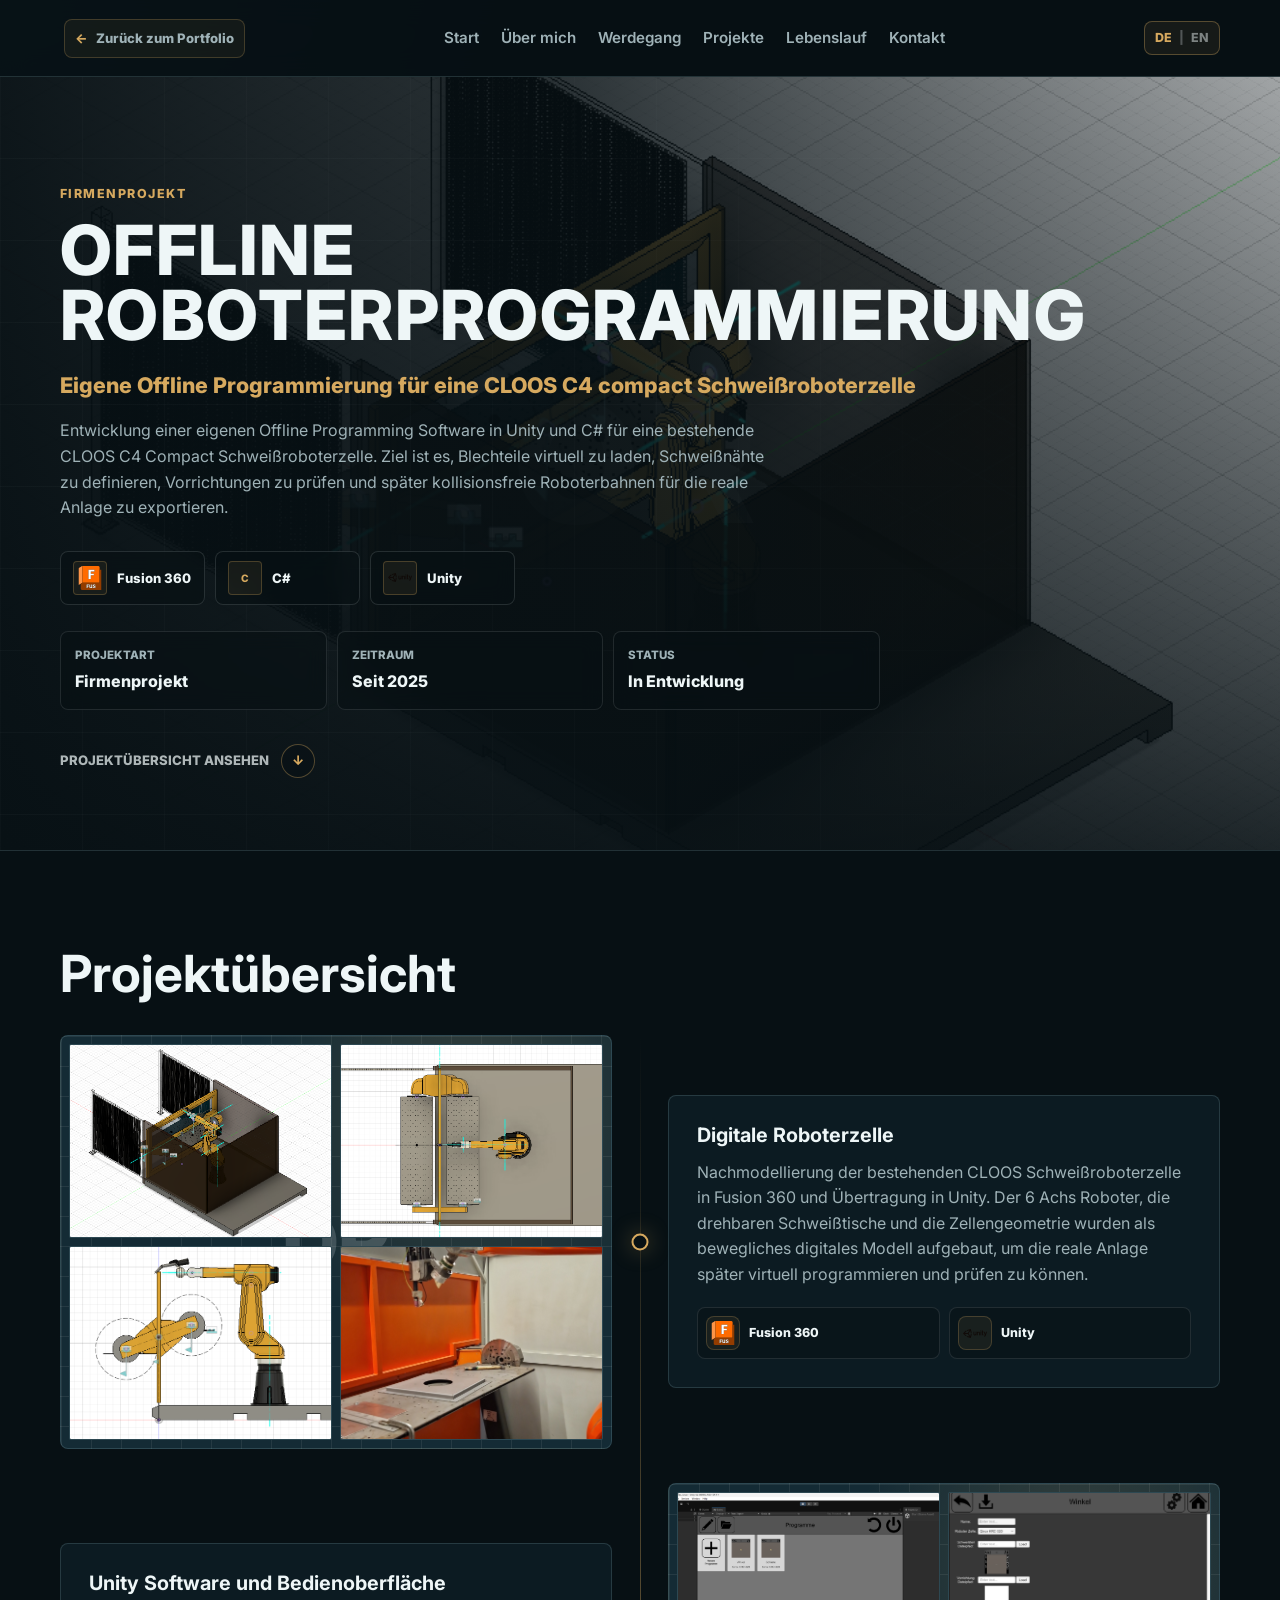
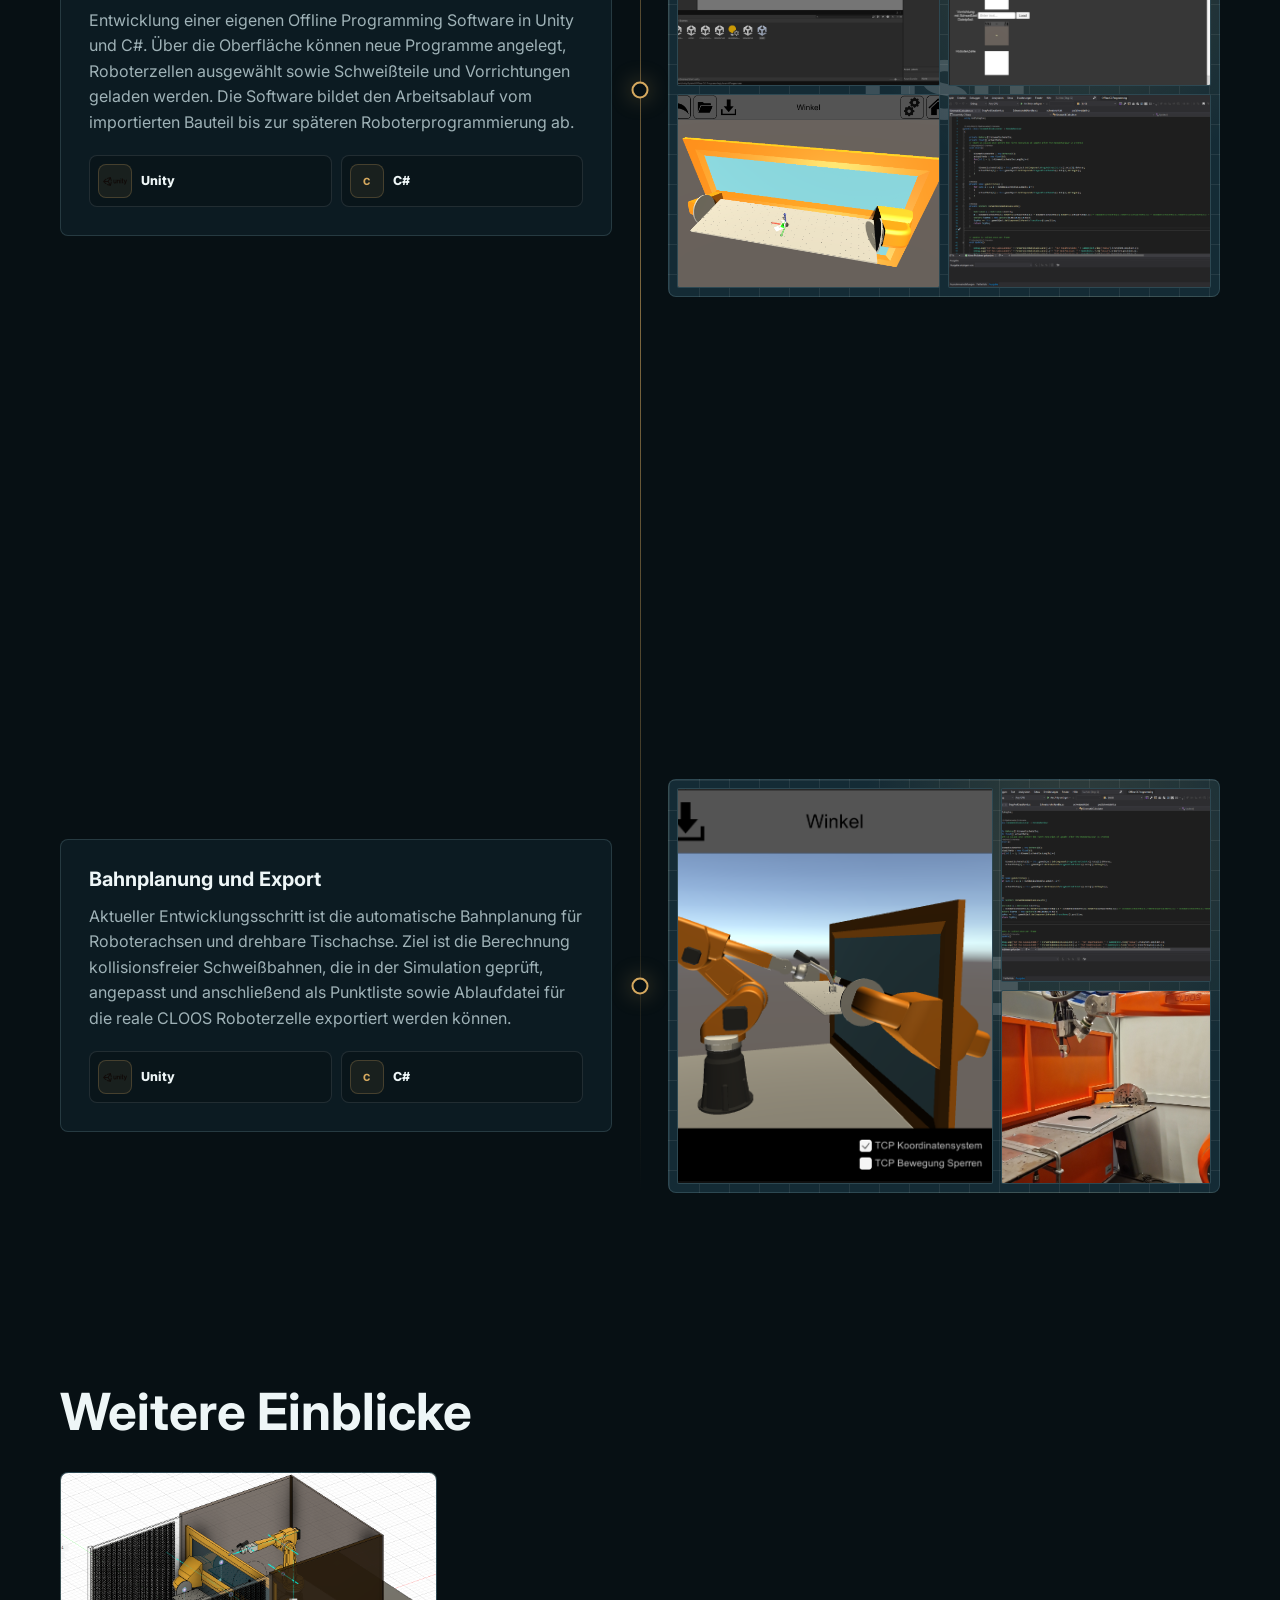
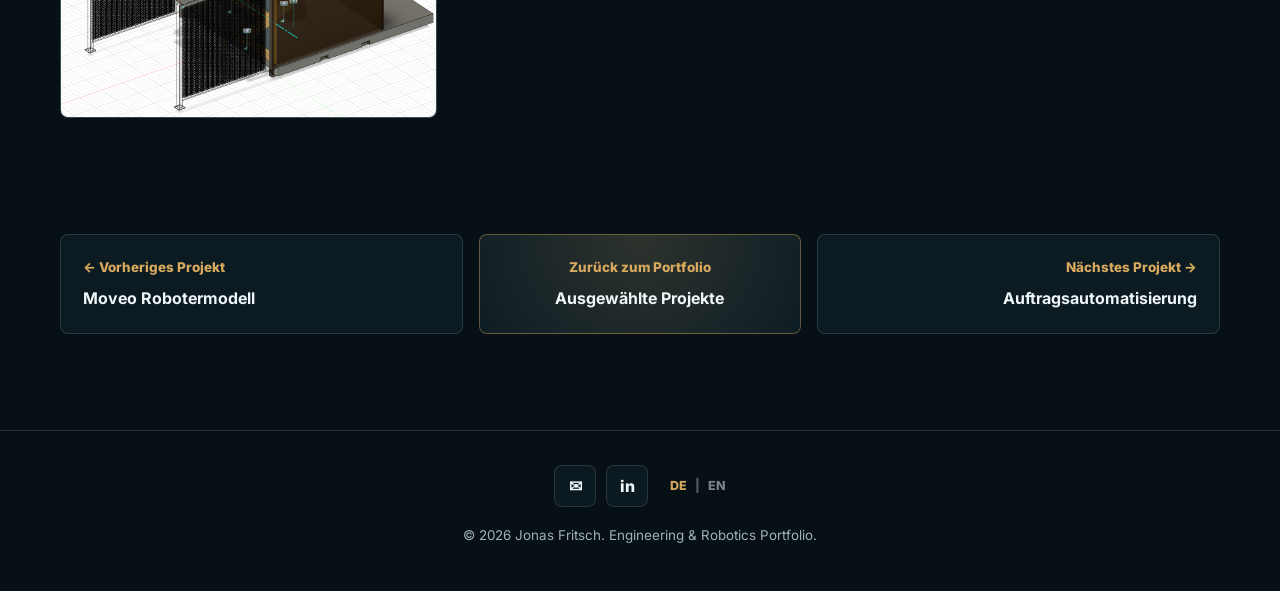
==== commit fabc2d4c: "added content to offline programming" ====
--- a/projects/ccloos-c4-compact.html
+++ b/projects/ccloos-c4-compact.html
@@ -1,9 +1,9 @@
 <!DOCTYPE html>
 <html lang="de">
-<head><meta charset="UTF-8"><meta name="viewport" content="width=device-width, initial-scale=1.0"><meta name="description" content=""><title></title><link rel="preconnect" href="https://fonts.googleapis.com"><link rel="preconnect" href="https://fonts.gstatic.com" crossorigin><link href="https://fonts.googleapis.com/css2?family=Inter:wght@400;500;600;700;800&display=swap" rel="stylesheet"><link rel="stylesheet" href="../style.css?v=18"></head>
+<head><meta charset="UTF-8"><meta name="viewport" content="width=device-width, initial-scale=1.0"><meta name="description" content=""><title></title><link rel="preconnect" href="https://fonts.googleapis.com"><link rel="preconnect" href="https://fonts.gstatic.com" crossorigin><link href="https://fonts.googleapis.com/css2?family=Inter:wght@400;500;600;700;800&display=swap" rel="stylesheet"><link rel="stylesheet" href="../style.css?v=21"></head>
 <body data-project-page data-project-slug="ccloos-c4-compact">
   <header class="site-header"><nav class="navbar" aria-label="" data-i18n-attr="aria-label:nav.label"><a class="header-back-link" href="../index.html#projects" data-back-to-portfolio></a><ul class="nav-links" data-nav-list></ul><div class="nav-controls"><button class="language-toggle" type="button" data-language-toggle aria-label="" data-i18n-attr="aria-label:language.label"><span class="language-option" data-lang-option="de">DE</span><span class="language-divider" aria-hidden="true">|</span><span class="language-option" data-lang-option="en">EN</span></button><button class="nav-toggle" type="button" aria-label="" aria-expanded="false" data-i18n-attr="aria-label:nav.menuLabel"><span></span><span></span><span></span></button></div></nav></header>
   <main class="project-page"><section class="project-case-hero"><div class="project-case-visual" data-project-hero-media></div><div class="project-case-overlay" aria-hidden="true"></div><div class="project-case-lines" aria-hidden="true"></div><div class="project-case-inner"><div class="project-case-copy reveal"><p class="eyebrow" data-project-kicker></p><h1 data-project-title></h1><p class="project-subtitle" data-project-subtitle></p><p class="project-summary" data-project-summary></p><div class="project-focus" data-project-focus></div><dl class="project-meta"><div><dt data-project-type-label></dt><dd data-project-type></dd></div><div><dt data-project-period-label></dt><dd data-project-period></dd></div><div><dt data-project-status-label></dt><dd data-project-status></dd></div></dl></div><a class="project-scroll-cue" href="#project-story"><span data-i18n="projectPage.scrollCue"></span><span aria-hidden="true"></span></a></div></section><section class="section project-story" id="project-story"><div class="section-heading reveal"><h2 data-timeline-heading></h2></div><div class="project-timeline" data-project-timeline></div></section><section class="section project-gallery-section"><div class="section-heading reveal"><h2 data-gallery-heading></h2></div><div class="project-gallery" data-project-gallery></div></section><section class="section project-end"><div class="project-navigation" data-project-navigation></div></section></main>
-  <footer class="footer"><div class="footer-inner"><div class="footer-actions" data-footer-actions></div><p class="footer-copyright" data-footer-copyright></p></div></footer><script src="../content.js?v=6"></script><script src="content/ccloos-c4-compact.js?v=2"></script><script src="../script.js?v=19"></script>
+  <footer class="footer"><div class="footer-inner"><div class="footer-actions" data-footer-actions></div><p class="footer-copyright" data-footer-copyright></p></div></footer><script src="../content.js?v=6"></script><script src="content/ccloos-c4-compact.js?v=5"></script><script src="../script.js?v=24"></script>
 </body>
 </html>
--- a/style.css
+++ b/style.css
@@ -985,7 +985,8 @@
 
 .project-hero-media img,
 .project-timeline-media img,
-.gallery-item img {
+.gallery-item img,
+.gallery-item video {
   position: relative;
   z-index: 1;
   width: 100%;
@@ -1146,11 +1147,16 @@
   border-radius: 0;
 }
 
-.timeline-image-cell img {
+.timeline-image-cell img,
+.timeline-image-cell video {
+  width: 100%;
+  height: 100%;
+  object-fit: cover;
   transition: filter 0.22s ease, transform 0.28s ease;
 }
 
-.timeline-image-cell:hover img {
+.timeline-image-cell:hover img,
+.timeline-image-cell:hover video {
   filter: brightness(1.1) contrast(1.06);
   transform: scale(1.03);
 }
@@ -1186,17 +1192,28 @@
   z-index: 1;
   display: grid;
   place-items: center;
-  width: min(92vw, 1180px);
-  height: min(84vh, 820px);
-}
-
-.project-lightbox-dialog img {
-  max-width: 100%;
-  max-height: 100%;
+  width: min(calc(100vw - 96px), 1400px);
+  height: min(calc(100dvh - 140px), 900px);
+  min-height: 0;
+}
+
+.project-lightbox-dialog img,
+.project-lightbox-dialog video {
+  display: block;
+  width: 100%;
+  height: 100%;
+  min-width: 0;
+  min-height: 0;
   border: 1px solid rgba(238, 246, 247, 0.14);
   border-radius: var(--radius);
   object-fit: contain;
+  object-position: center;
+  background: rgba(2, 7, 10, 0.38);
   box-shadow: 0 28px 90px rgba(0, 0, 0, 0.54);
+}
+
+.project-lightbox-dialog [hidden] {
+  display: none;
 }
 
 .project-lightbox-close,
@@ -1906,8 +1923,8 @@
   }
 
   .project-lightbox-dialog {
-    width: min(88vw, 760px);
-    height: min(78vh, 680px);
+    width: min(calc(100vw - 40px), 900px);
+    height: min(calc(100dvh - 150px), 760px);
   }
 
   .project-lightbox-nav.is-prev {
@@ -2088,6 +2105,11 @@
     right: 0;
   }
 
+  .project-lightbox-dialog {
+    width: calc(100vw - 28px);
+    height: calc(100dvh - 180px);
+  }
+
   .project-lightbox-nav {
     width: 40px;
     height: 40px;
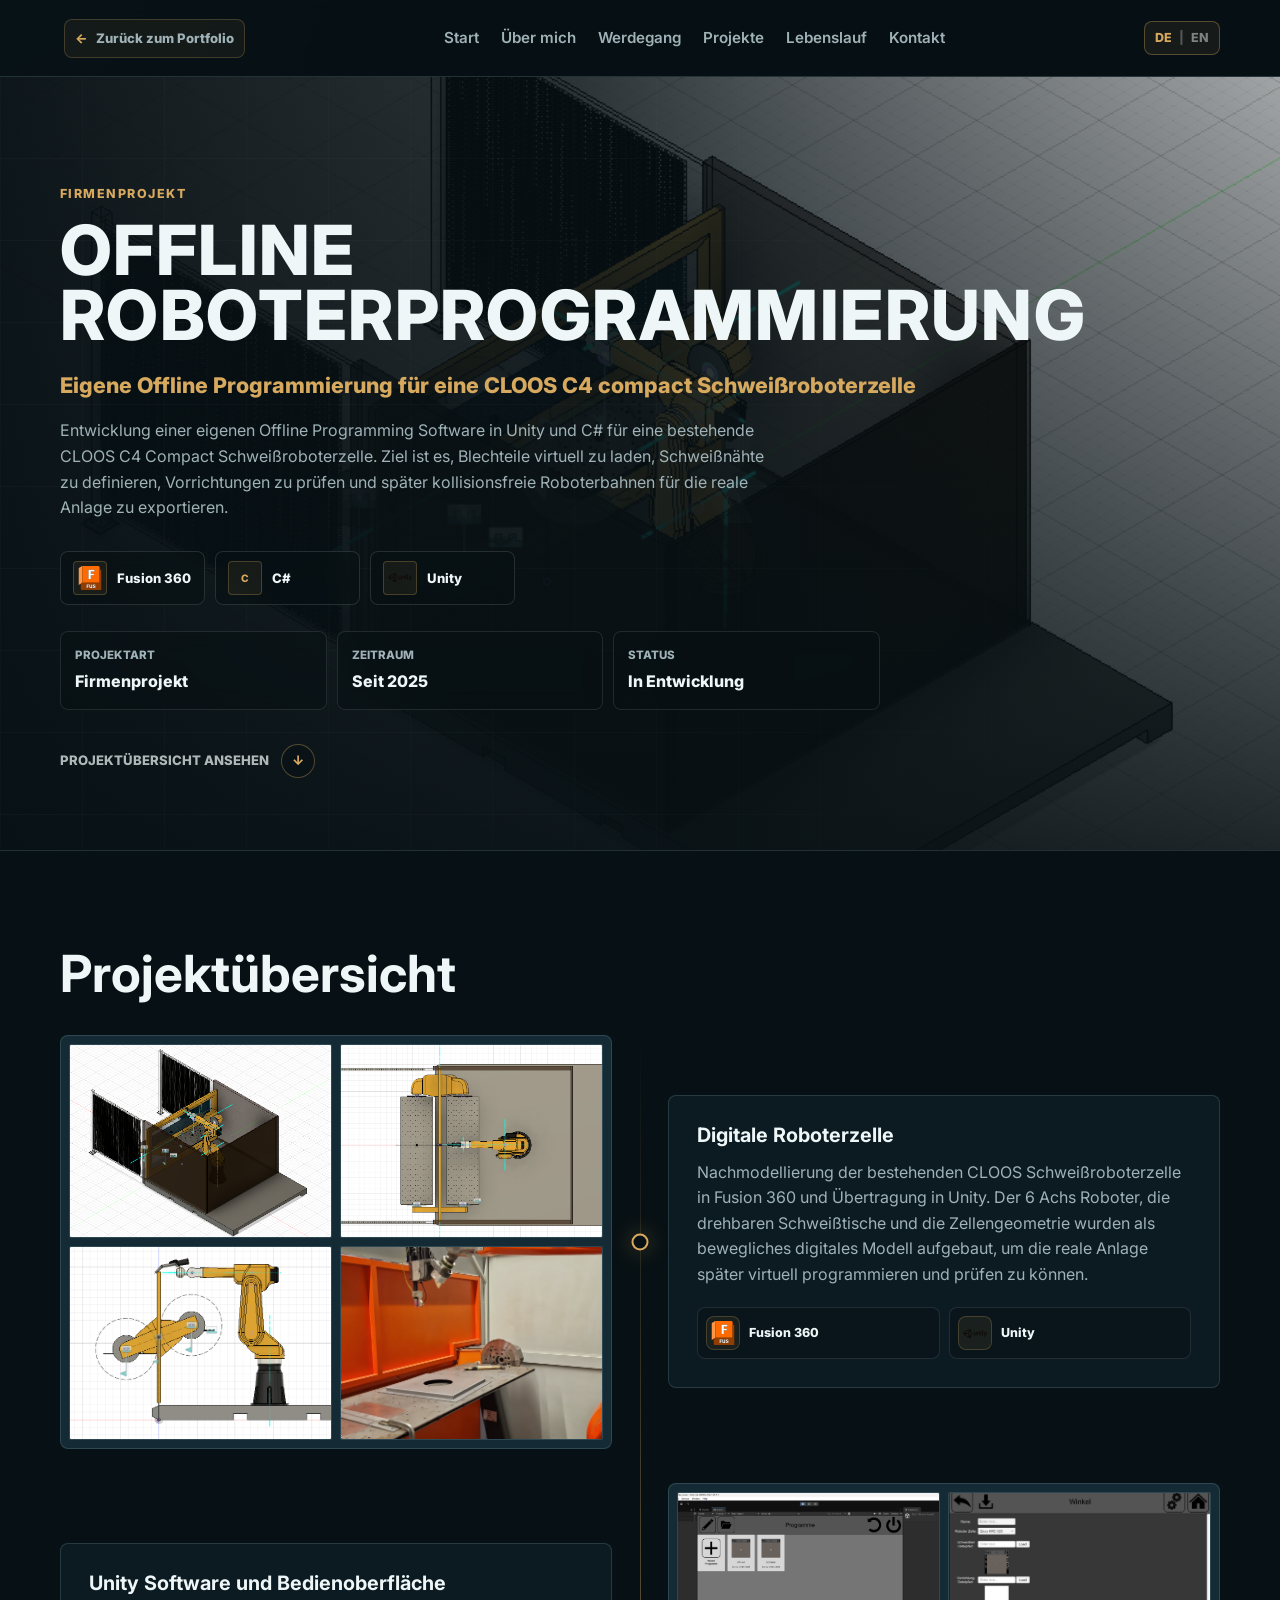
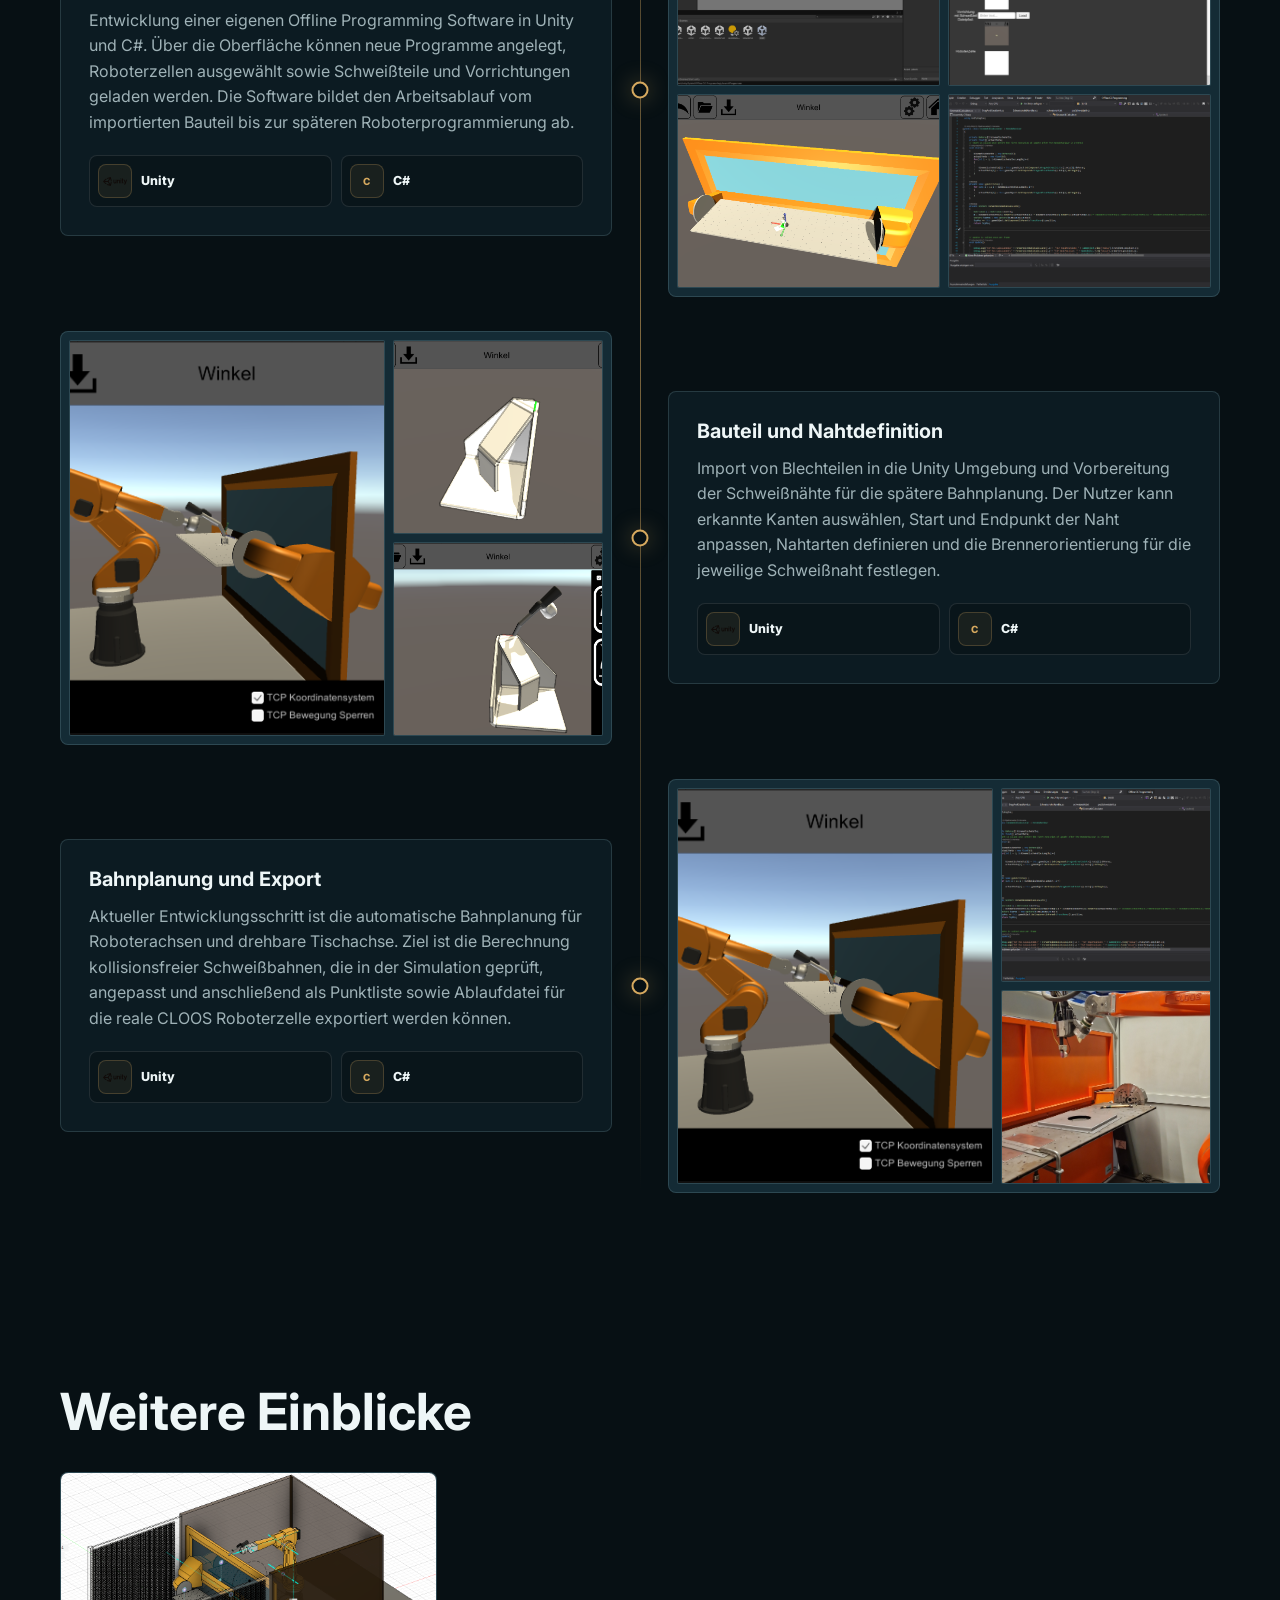
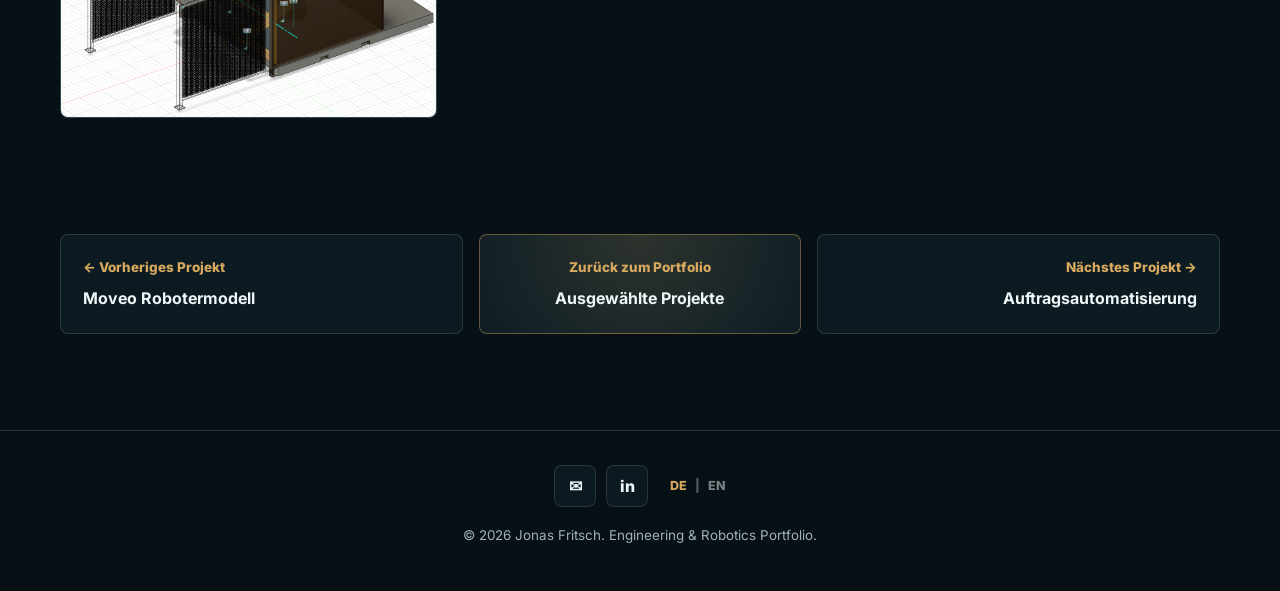
==== commit ae240473: "changed backround defaults on images on project on hompage" ====
--- a/projects/ccloos-c4-compact.html
+++ b/projects/ccloos-c4-compact.html
@@ -1,9 +1,9 @@
 <!DOCTYPE html>
 <html lang="de">
-<head><meta charset="UTF-8"><meta name="viewport" content="width=device-width, initial-scale=1.0"><meta name="description" content=""><title></title><link rel="preconnect" href="https://fonts.googleapis.com"><link rel="preconnect" href="https://fonts.gstatic.com" crossorigin><link href="https://fonts.googleapis.com/css2?family=Inter:wght@400;500;600;700;800&display=swap" rel="stylesheet"><link rel="stylesheet" href="../style.css?v=21"></head>
+<head><meta charset="UTF-8"><meta name="viewport" content="width=device-width, initial-scale=1.0"><meta name="description" content=""><title></title><link rel="preconnect" href="https://fonts.googleapis.com"><link rel="preconnect" href="https://fonts.gstatic.com" crossorigin><link href="https://fonts.googleapis.com/css2?family=Inter:wght@400;500;600;700;800&display=swap" rel="stylesheet"><link rel="stylesheet" href="../style.css?v=22"></head>
 <body data-project-page data-project-slug="ccloos-c4-compact">
   <header class="site-header"><nav class="navbar" aria-label="" data-i18n-attr="aria-label:nav.label"><a class="header-back-link" href="../index.html#projects" data-back-to-portfolio></a><ul class="nav-links" data-nav-list></ul><div class="nav-controls"><button class="language-toggle" type="button" data-language-toggle aria-label="" data-i18n-attr="aria-label:language.label"><span class="language-option" data-lang-option="de">DE</span><span class="language-divider" aria-hidden="true">|</span><span class="language-option" data-lang-option="en">EN</span></button><button class="nav-toggle" type="button" aria-label="" aria-expanded="false" data-i18n-attr="aria-label:nav.menuLabel"><span></span><span></span><span></span></button></div></nav></header>
   <main class="project-page"><section class="project-case-hero"><div class="project-case-visual" data-project-hero-media></div><div class="project-case-overlay" aria-hidden="true"></div><div class="project-case-lines" aria-hidden="true"></div><div class="project-case-inner"><div class="project-case-copy reveal"><p class="eyebrow" data-project-kicker></p><h1 data-project-title></h1><p class="project-subtitle" data-project-subtitle></p><p class="project-summary" data-project-summary></p><div class="project-focus" data-project-focus></div><dl class="project-meta"><div><dt data-project-type-label></dt><dd data-project-type></dd></div><div><dt data-project-period-label></dt><dd data-project-period></dd></div><div><dt data-project-status-label></dt><dd data-project-status></dd></div></dl></div><a class="project-scroll-cue" href="#project-story"><span data-i18n="projectPage.scrollCue"></span><span aria-hidden="true"></span></a></div></section><section class="section project-story" id="project-story"><div class="section-heading reveal"><h2 data-timeline-heading></h2></div><div class="project-timeline" data-project-timeline></div></section><section class="section project-gallery-section"><div class="section-heading reveal"><h2 data-gallery-heading></h2></div><div class="project-gallery" data-project-gallery></div></section><section class="section project-end"><div class="project-navigation" data-project-navigation></div></section></main>
-  <footer class="footer"><div class="footer-inner"><div class="footer-actions" data-footer-actions></div><p class="footer-copyright" data-footer-copyright></p></div></footer><script src="../content.js?v=6"></script><script src="content/ccloos-c4-compact.js?v=5"></script><script src="../script.js?v=24"></script>
+  <footer class="footer"><div class="footer-inner"><div class="footer-actions" data-footer-actions></div><p class="footer-copyright" data-footer-copyright></p></div></footer><script src="../content.js?v=6"></script><script src="content/ccloos-c4-compact.js?v=5"></script><script src="../script.js?v=25"></script>
 </body>
 </html>
--- a/style.css
+++ b/style.css
@@ -650,7 +650,13 @@
   background-size: auto, 28px 28px, 28px 28px;
 }
 
+.project-media.has-media {
+  background-image: none;
+}
+
 .project-media img {
+  position: relative;
+  z-index: 1;
   width: 100%;
   height: 100%;
   min-height: 235px;
@@ -672,7 +678,7 @@
   pointer-events: none;
 }
 
-.project-media::after {
+.project-media:not(.has-media)::after {
   position: absolute;
   inset: 0;
   z-index: 0;
@@ -979,6 +985,12 @@
   background-size: auto, 30px 30px, 30px 30px;
 }
 
+.project-hero-media.has-media,
+.project-timeline-media.has-media,
+.gallery-item.has-media {
+  background-image: none;
+}
+
 .project-hero-media {
   min-height: 520px;
 }
@@ -994,9 +1006,9 @@
   object-fit: cover;
 }
 
-.project-hero-media::after,
-.project-timeline-media::after,
-.gallery-item::after {
+.project-hero-media:not(.has-media)::after,
+.project-timeline-media:not(.has-media)::after,
+.gallery-item:not(.has-media)::after {
   position: absolute;
   inset: 0;
   display: grid;
